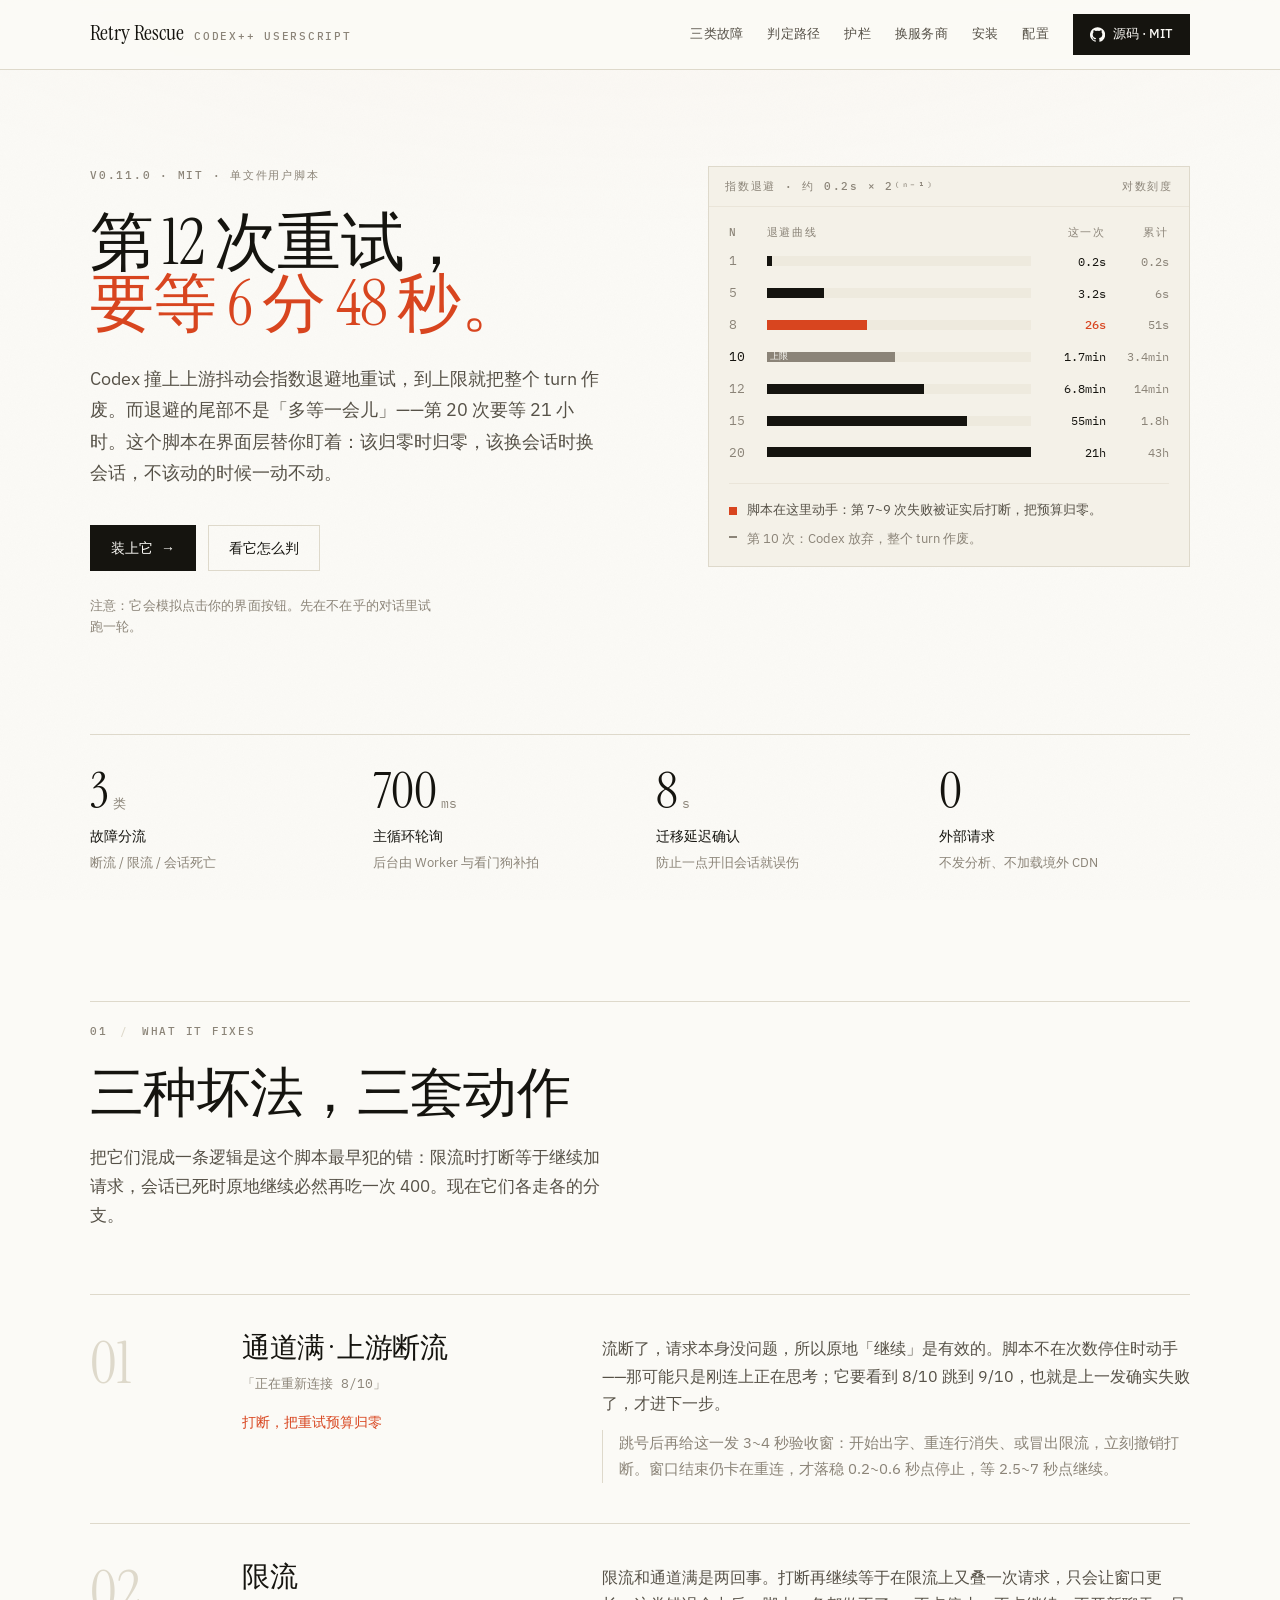
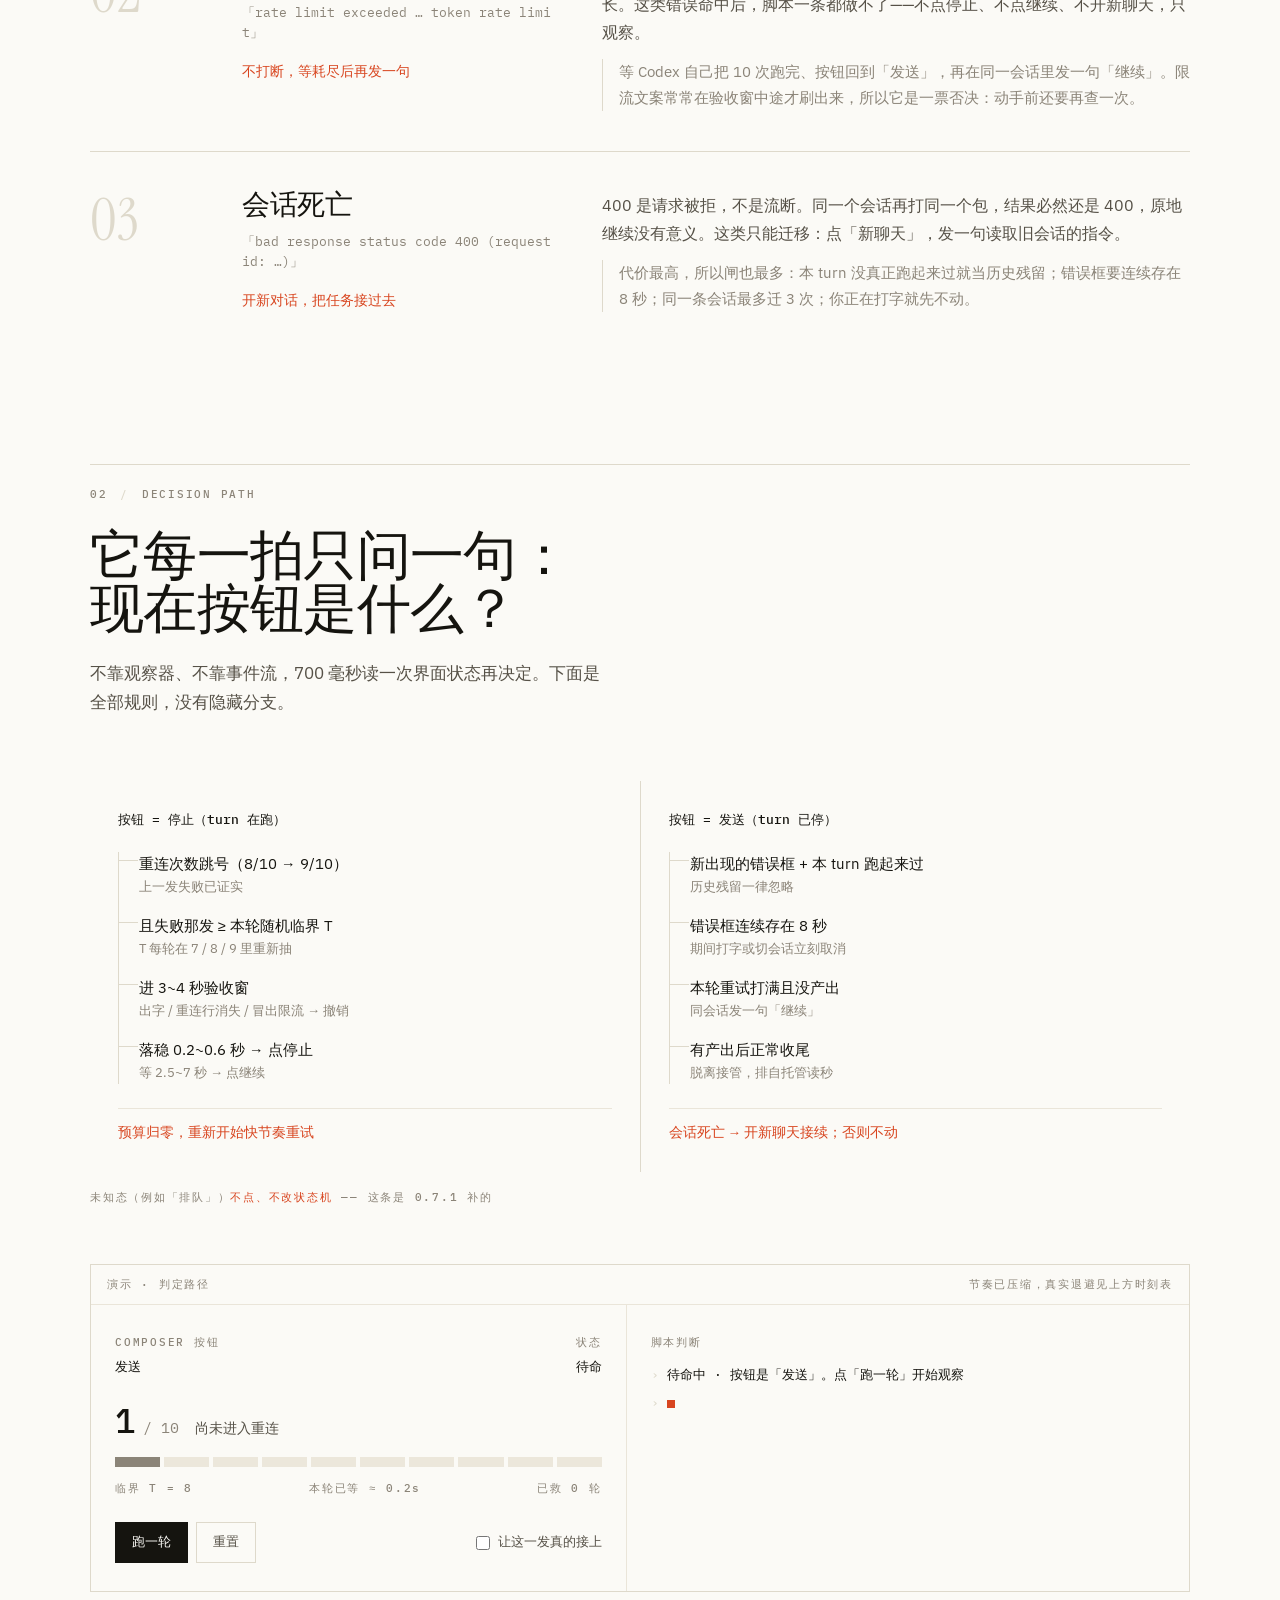
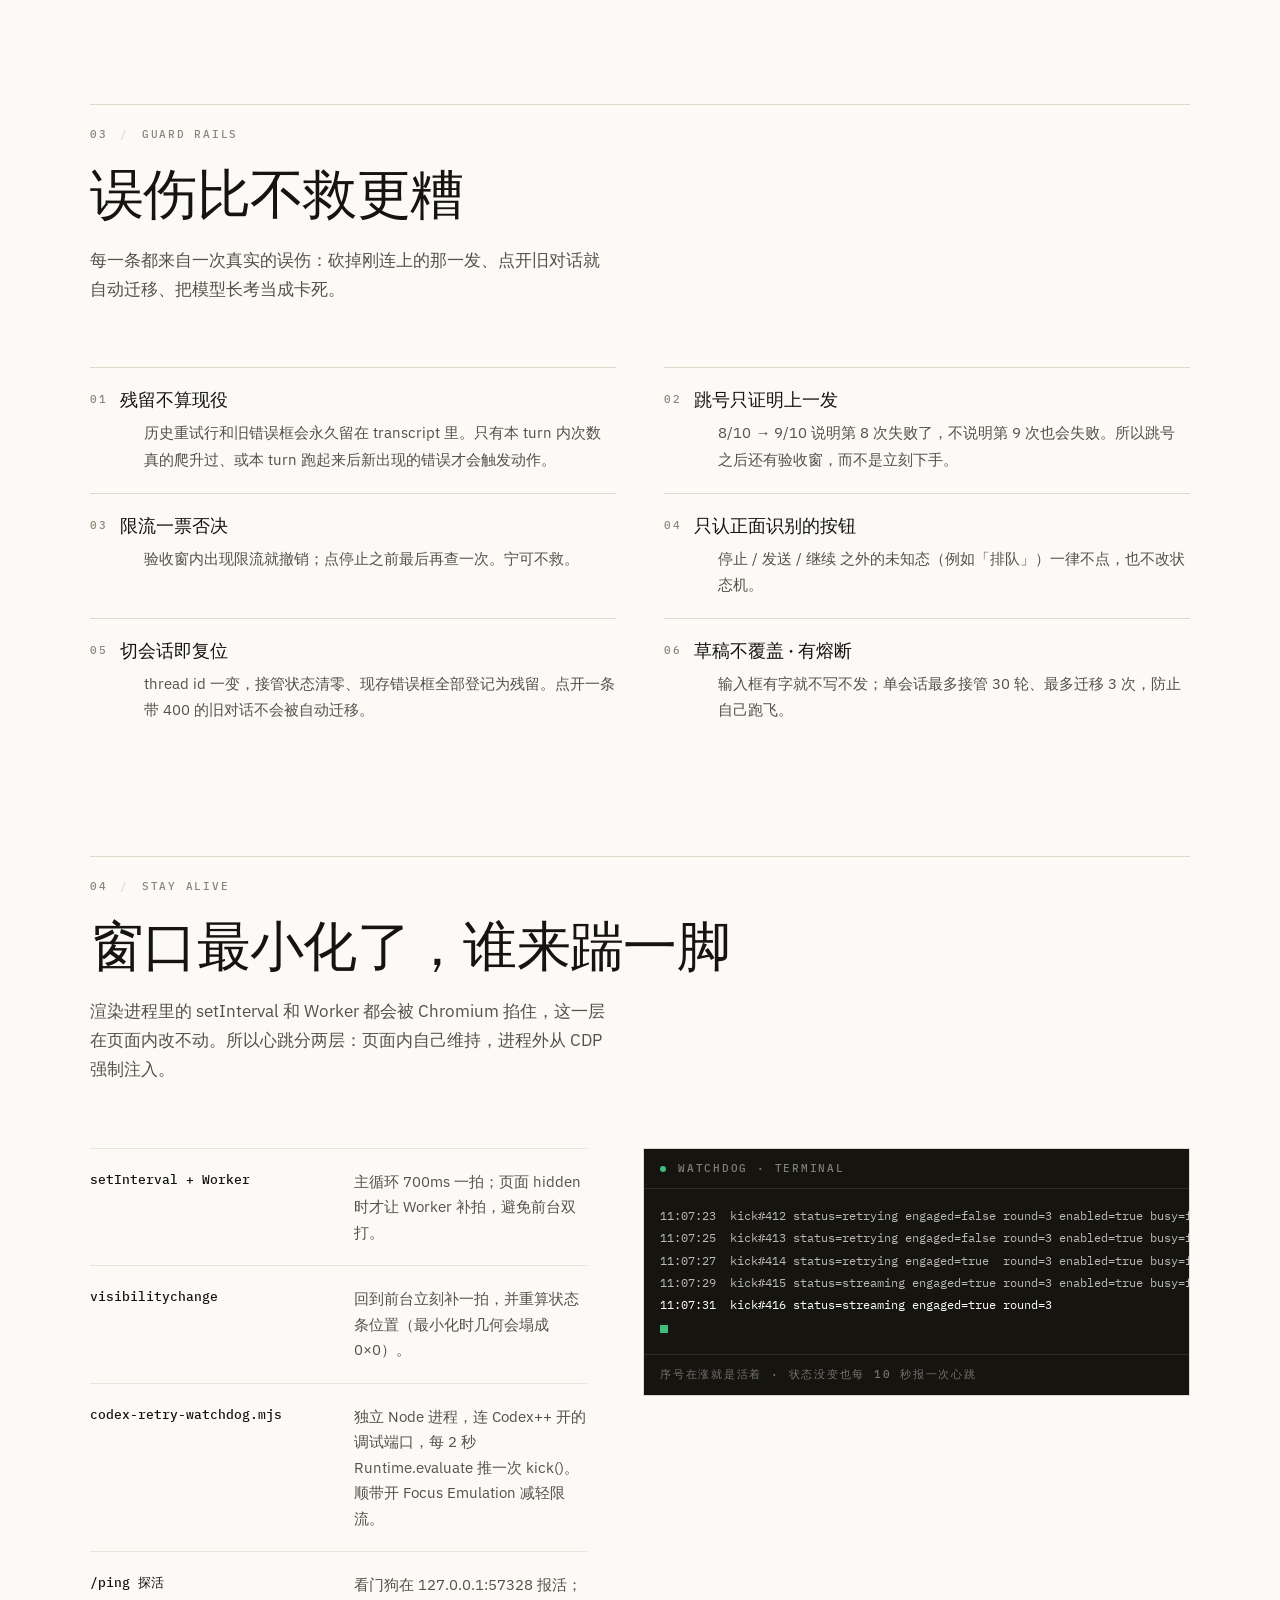
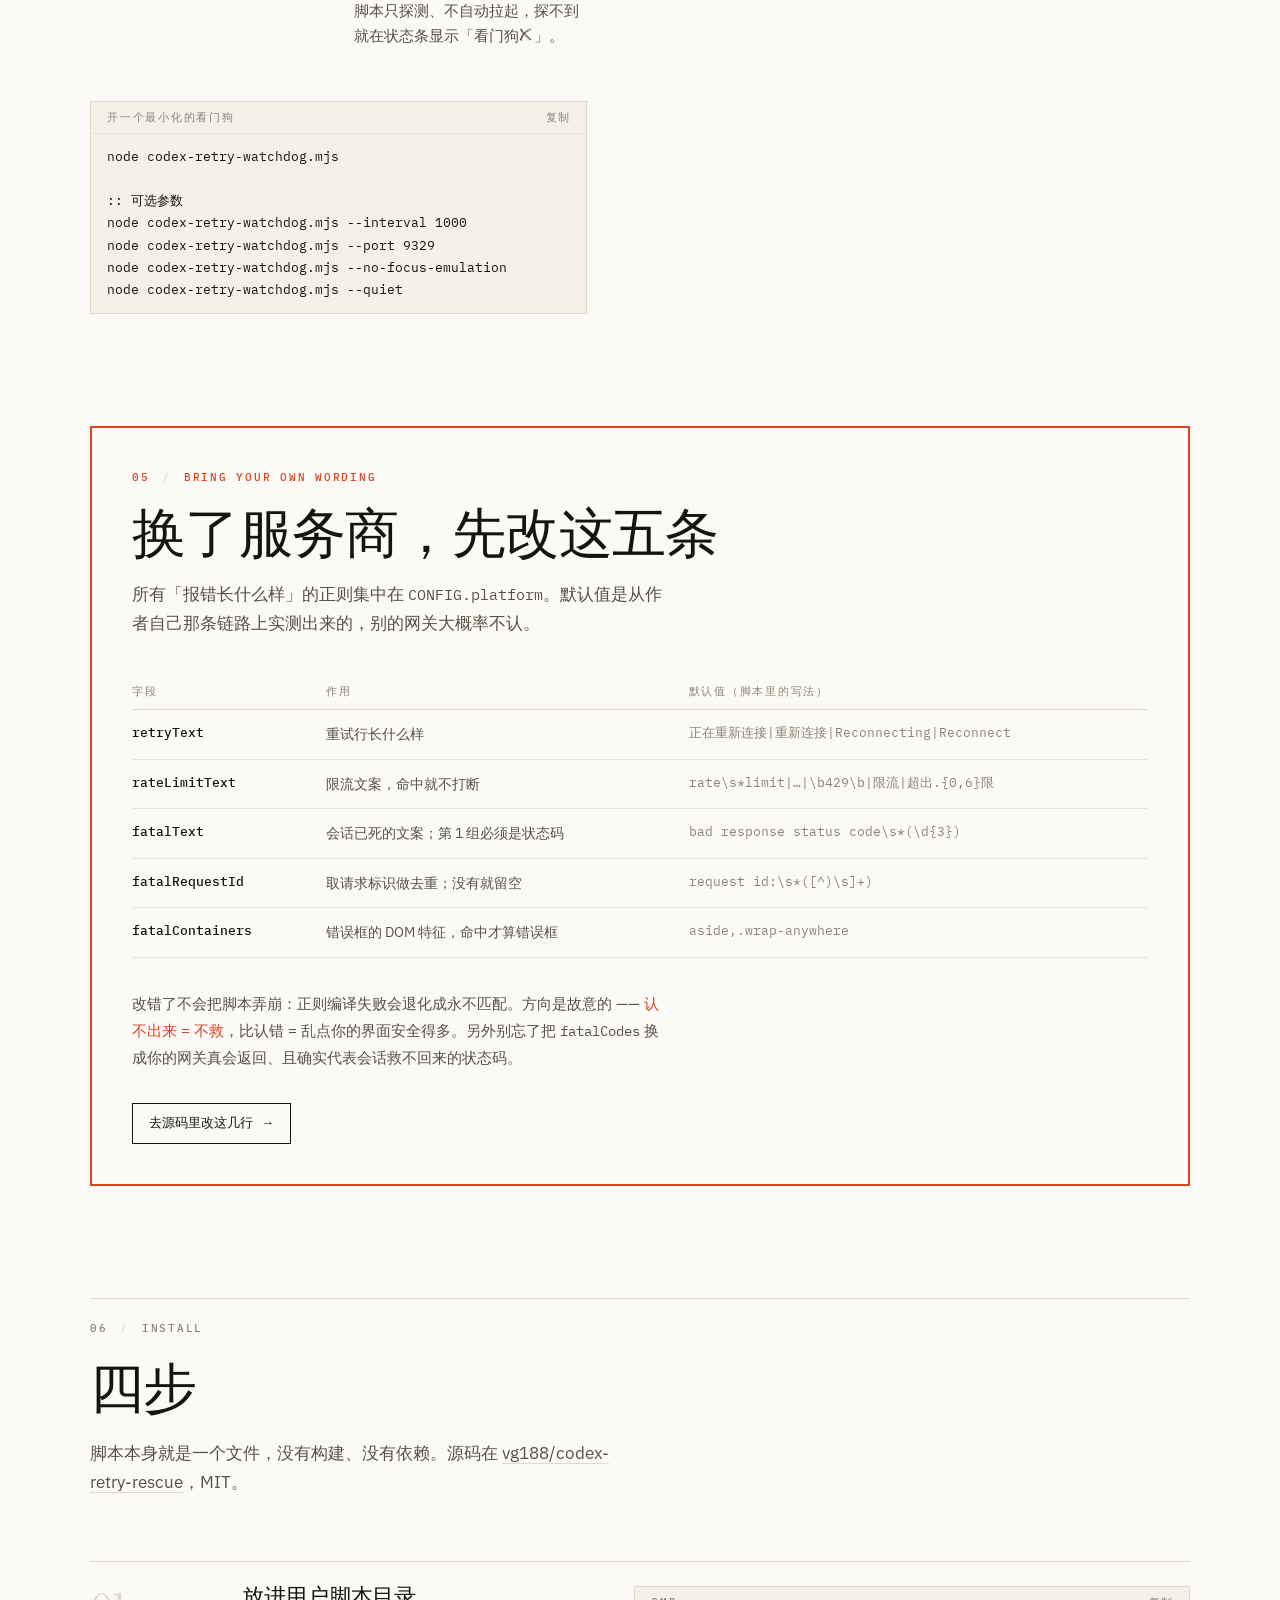
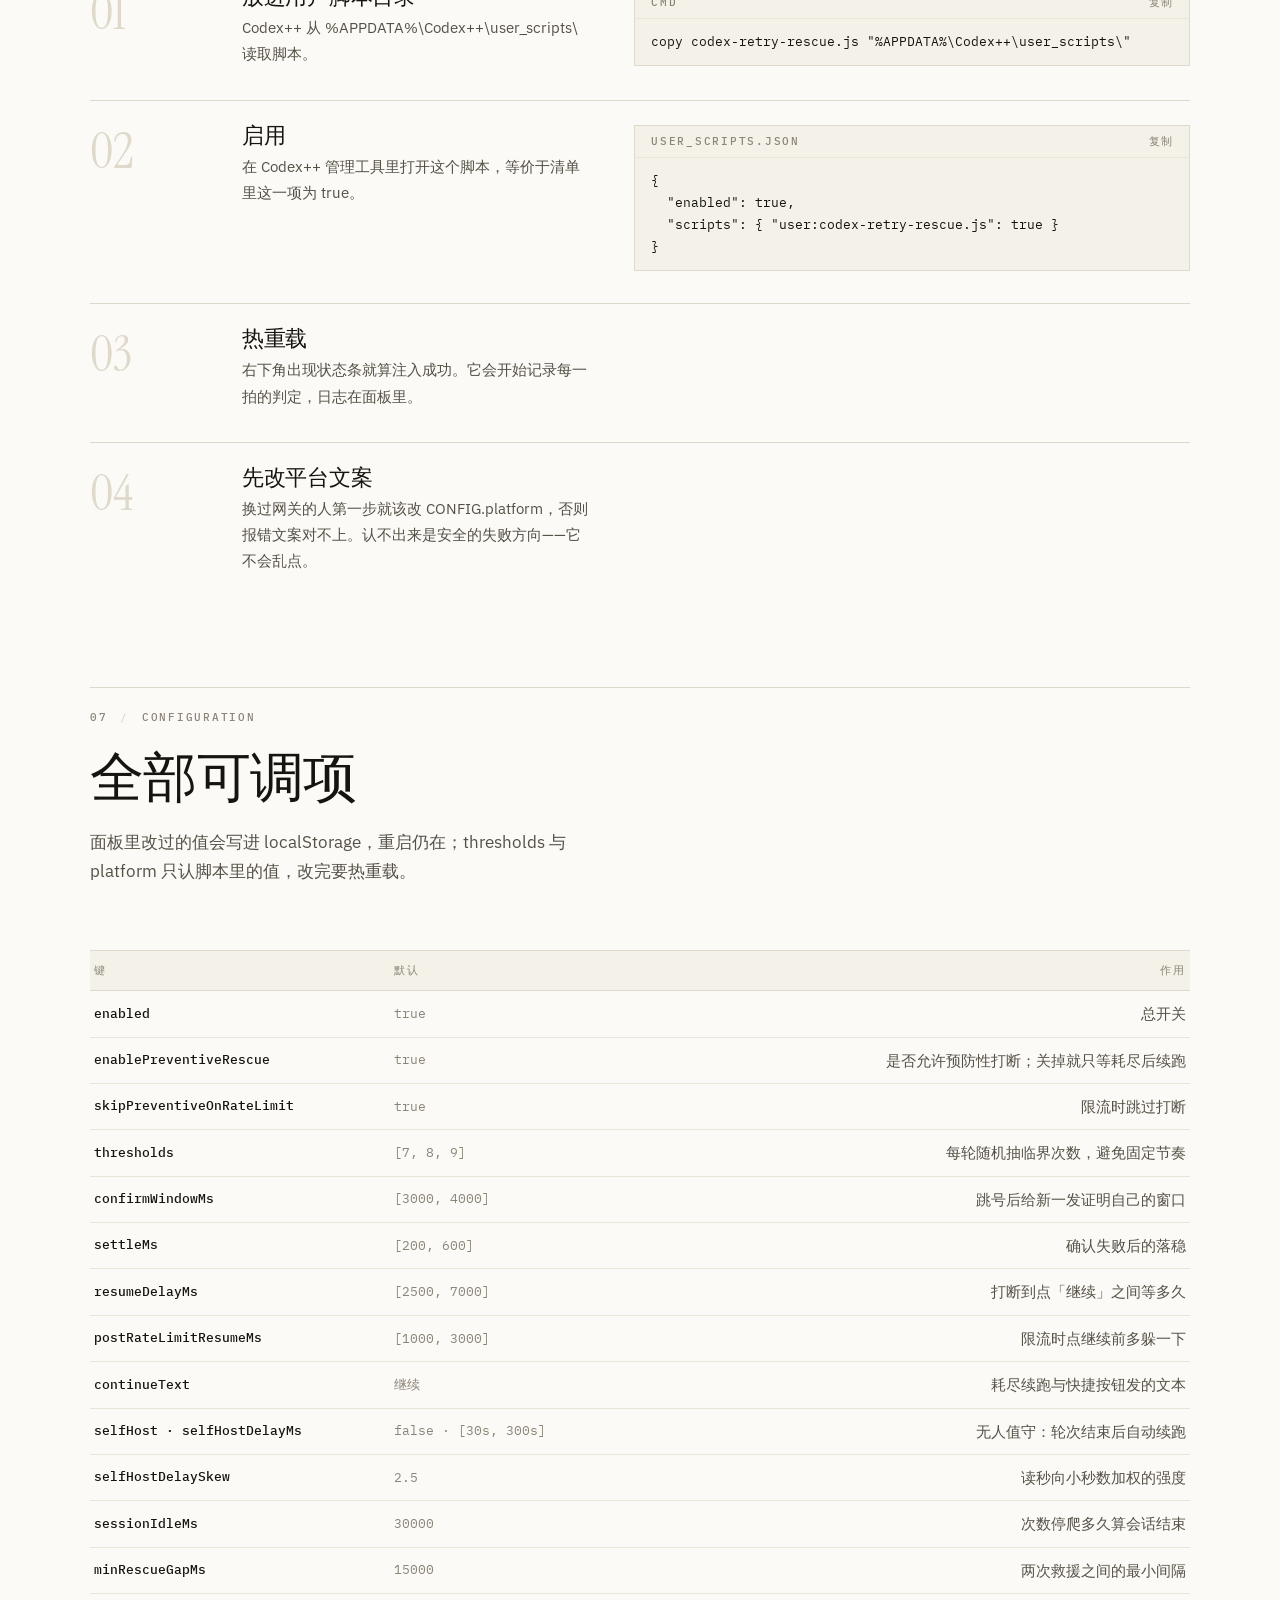
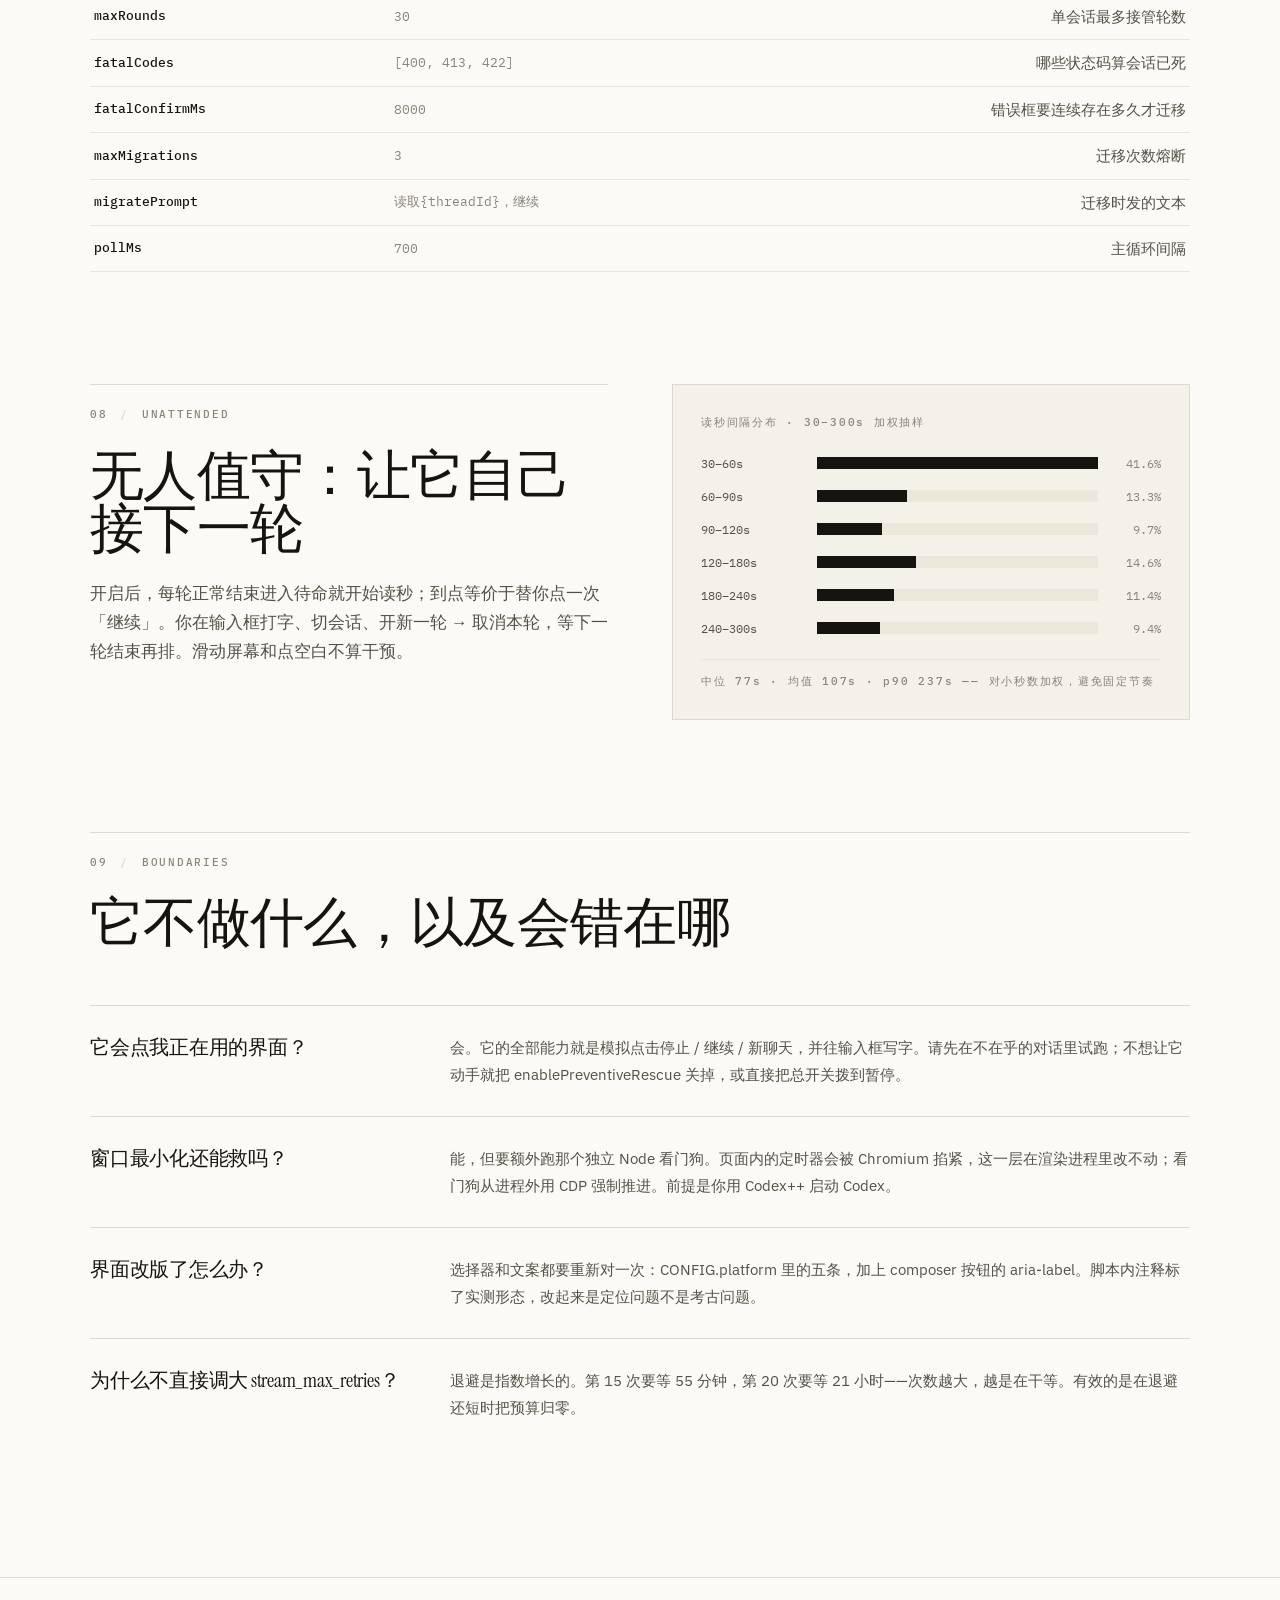
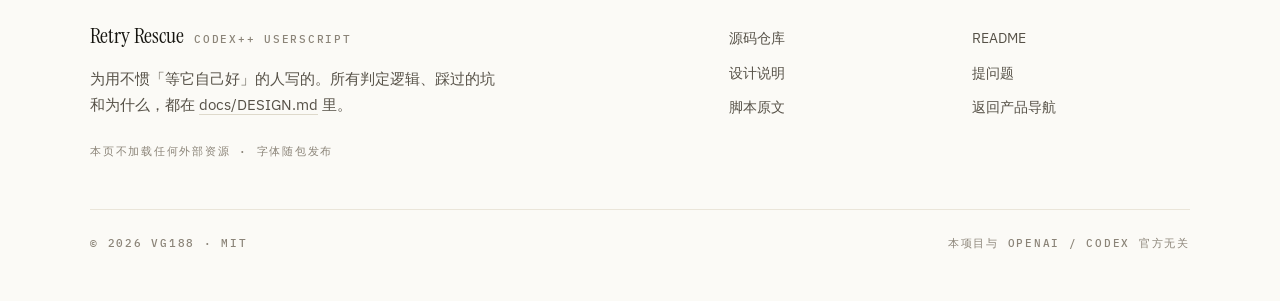
==== codex-retry-rescue/index.html @ 85622775 "add Codex Retry Rescue product site /codex-retry-rescue/ 是 Vite 构建产物，源码在 vg188/codex-retry-rescue 的 " ====
<!doctype html>
<html lang="zh-CN">
  <head>
    <meta charset="utf-8" />
    <meta name="viewport" content="width=device-width, initial-scale=1, viewport-fit=cover" />
    <title>Codex Retry Rescue · 断流自动救援</title>
    <meta
      name="description"
      content="Codex++ 用户脚本：上游断流时把重试预算归零，限流时等耗尽再续跑，400 死会话自动开新对话接续。窗口最小化也有进程外看门狗盯着。"
    />
    <meta name="theme-color" content="#FBFAF6" />
    <meta name="color-scheme" content="light" />
    <meta property="og:type" content="website" />
    <meta property="og:title" content="Codex Retry Rescue · 断流自动救援" />
    <meta
      property="og:description"
      content="第 12 次重试要等 6 分 48 秒，第 20 次要等 21 小时。这个脚本不让你等到那时。"
    />
    <meta property="og:url" content="https://h.yourba.top/codex-retry-rescue/" />
    <link
      rel="icon"
      href="data:image/svg+xml,%3Csvg xmlns='http://www.w3.org/2000/svg' viewBox='0 0 32 32'%3E%3Crect width='32' height='32' rx='7' fill='%2315140F'/%3E%3Cpath d='M16 7v9l6 4' stroke='%23E0522F' stroke-width='2.6' fill='none' stroke-linecap='round'/%3E%3Cpath d='M9 21a8.5 8.5 0 1 1 14 0' stroke='%23F5F2EA' stroke-width='2.2' fill='none' stroke-linecap='round'/%3E%3C/svg%3E"
    />
    <style>html{background:#fbfaf6}</style>
    <script type="module" crossorigin src="/codex-retry-rescue/assets/index-BYLJC1NF.js"></script>
    <link rel="stylesheet" crossorigin href="/codex-retry-rescue/assets/index-BP6i305b.css">
  </head>
  <body>
    <div id="root"></div>
    <noscript>
      <div style="max-width: 34rem; margin: 15vh auto; padding: 0 1.5rem; font: 400 16px/1.7 sans-serif; color: #15140f">
        <p style="font-weight: 600">Codex Retry Rescue</p>
        <p>本站点需要 JavaScript 才能渲染完整内容。项目说明与源码见 GitHub：<a href="https://github.com/vg188/codex-retry-rescue">vg188/codex-retry-rescue</a></p>
      </div>
    </noscript>
  </body>
</html>
---- codex-retry-rescue/assets/index-BP6i305b.css ----
/*! tailwindcss v4.3.3 | MIT License | https://tailwindcss.com */
@layer properties{@supports (((-webkit-hyphens:none)) and (not (margin-trim:inline))) or ((-moz-orient:inline) and (not (color:rgb(from red r g b)))){*,:before,:after,::backdrop{--tw-translate-x:0;--tw-translate-y:0;--tw-translate-z:0;--tw-rotate-x:initial;--tw-rotate-y:initial;--tw-rotate-z:initial;--tw-skew-x:initial;--tw-skew-y:initial;--tw-space-y-reverse:0;--tw-border-style:solid;--tw-leading:initial;--tw-font-weight:initial;--tw-tracking:initial;--tw-blur:initial;--tw-brightness:initial;--tw-contrast:initial;--tw-grayscale:initial;--tw-hue-rotate:initial;--tw-invert:initial;--tw-opacity:initial;--tw-saturate:initial;--tw-sepia:initial;--tw-drop-shadow:initial;--tw-drop-shadow-color:initial;--tw-drop-shadow-alpha:100%;--tw-drop-shadow-size:initial;--tw-backdrop-blur:initial;--tw-backdrop-brightness:initial;--tw-backdrop-contrast:initial;--tw-backdrop-grayscale:initial;--tw-backdrop-hue-rotate:initial;--tw-backdrop-invert:initial;--tw-backdrop-opacity:initial;--tw-backdrop-saturate:initial;--tw-backdrop-sepia:initial;--tw-duration:initial}}}@layer theme{:root,:host{--font-sans:"IBM Plex Sans", "PingFang SC", "HarmonyOS Sans SC", "Microsoft YaHei", "Noto Sans CJK SC", sans-serif;--font-mono:"IBM Plex Mono", ui-monospace, "Cascadia Mono", Consolas, "PingFang SC", "Microsoft YaHei", monospace;--color-white:#fff;--spacing:.25rem;--font-weight-medium:500;--default-transition-duration:.15s;--default-transition-timing-function:cubic-bezier(.4, 0, .2, 1);--default-font-family:var(--font-sans);--default-mono-font-family:var(--font-mono);--color-paper:#fbfaf6;--color-paper-2:#f4f1e8;--color-paper-3:#ece7db;--color-ink:#15140f;--color-ink-2:#565147;--color-ink-3:#8b8478;--color-rule:#ded9cb;--color-rule-soft:#eae5d9;--color-rescue:#d8451f;--color-linked:#1c6b4a;--font-display:"Instrument Serif", "Source Han Serif SC", "Noto Serif CJK SC", "Songti SC", STSong, SimSun, Georgia, serif;--leading-tightest:.94;--tracking-micro:.16em;--animate-rise:rise .75s cubic-bezier(.16, .84, .34, 1) both;--animate-blink:blink 1.15s steps(2, start) infinite}}@layer base{*,:after,:before,::backdrop{box-sizing:border-box;border:0 solid;margin:0;padding:0}::file-selector-button{box-sizing:border-box;border:0 solid;margin:0;padding:0}html,:host{-webkit-text-size-adjust:100%;tab-size:4;line-height:1.5;font-family:var(--default-font-family,-apple-system, BlinkMacSystemFont, "Segoe UI", Roboto, "Helvetica Neue", "Noto Sans", Arial, sans-serif, "Apple Color Emoji", "Segoe UI Emoji", "Segoe UI Symbol", "Noto Color Emoji");font-feature-settings:var(--default-font-feature-settings,normal);font-variation-settings:var(--default-font-variation-settings,normal);-webkit-tap-highlight-color:transparent}hr{height:0;color:inherit;border-top-width:1px}abbr:where([title]){text-decoration:underline dotted}h1,h2,h3,h4,h5,h6{font-size:inherit;font-weight:inherit}a{color:inherit;-webkit-text-decoration:inherit;-webkit-text-decoration:inherit;-webkit-text-decoration:inherit;text-decoration:inherit}b,strong{font-weight:bolder}code,kbd,samp,pre{font-family:var(--default-mono-font-family,ui-monospace, SFMono-Regular, Menlo, Monaco, Consolas, "Liberation Mono", "Courier New", monospace);font-feature-settings:var(--default-mono-font-feature-settings,normal);font-variation-settings:var(--default-mono-font-variation-settings,normal);font-size:1em}small{font-size:80%}sub,sup{vertical-align:baseline;font-size:75%;line-height:0;position:relative}sub{bottom:-.25em}sup{top:-.5em}table{text-indent:0;border-color:inherit;border-collapse:collapse}:-moz-focusring:where(:not(iframe)){outline:auto}progress{vertical-align:baseline}summary{display:list-item}ol,ul,menu{list-style:none}img,svg,video,canvas,audio,iframe,embed,object{vertical-align:middle;display:block}img,video{max-width:100%;height:auto}button,input,select,optgroup,textarea{font:inherit;font-feature-settings:inherit;font-variation-settings:inherit;letter-spacing:inherit;color:inherit;opacity:1;background-color:#0000;border-radius:0}::file-selector-button{font:inherit;font-feature-settings:inherit;font-variation-settings:inherit;letter-spacing:inherit;color:inherit;opacity:1;background-color:#0000;border-radius:0}:where(select:is([multiple],[size])) optgroup{font-weight:bolder}:where(select:is([multiple],[size])) optgroup option{padding-inline-start:20px}::file-selector-button{margin-inline-end:4px}::placeholder{opacity:1}@supports (not ((-webkit-appearance:-apple-pay-button))) or (contain-intrinsic-size:1px){::placeholder{color:currentColor}@supports (color:color-mix(in lab, red, red)){::placeholder{color:color-mix(in oklab, currentcolor 50%, transparent)}}}textarea{resize:vertical}::-webkit-search-decoration{-webkit-appearance:none}::-webkit-date-and-time-value{min-height:1lh;text-align:inherit}::-webkit-datetime-edit{display:inline-flex}::-webkit-datetime-edit-fields-wrapper{padding:0}::-webkit-datetime-edit{padding-block:0}::-webkit-datetime-edit-year-field{padding-block:0}::-webkit-datetime-edit-month-field{padding-block:0}::-webkit-datetime-edit-day-field{padding-block:0}::-webkit-datetime-edit-hour-field{padding-block:0}::-webkit-datetime-edit-minute-field{padding-block:0}::-webkit-datetime-edit-second-field{padding-block:0}::-webkit-datetime-edit-millisecond-field{padding-block:0}::-webkit-datetime-edit-meridiem-field{padding-block:0}::-webkit-calendar-picker-indicator{line-height:1}:-moz-ui-invalid{box-shadow:none}button,input:where([type=button],[type=reset],[type=submit]){appearance:button}::file-selector-button{appearance:button}::-webkit-inner-spin-button{height:auto}::-webkit-outer-spin-button{height:auto}[hidden]:where(:not([hidden=until-found])){display:none!important}html{-webkit-text-size-adjust:100%;scroll-behavior:smooth;scroll-padding-top:5.5rem}body{background-color:var(--color-paper);color:var(--color-ink);font-family:var(--font-sans);-webkit-font-smoothing:antialiased;text-rendering:optimizelegibility;margin:0;font-size:16px;line-height:1.75}body:before{content:"";z-index:0;pointer-events:none;opacity:.5;background-image:radial-gradient(120% 60% at 50% -10%,#d8451f0b,#0000 60%),url("data:image/svg+xml,%3Csvg xmlns='http://www.w3.org/2000/svg' width='140' height='140'%3E%3Cfilter id='n'%3E%3CfeTurbulence type='fractalNoise' baseFrequency='0.85' numOctaves='3'/%3E%3CfeColorMatrix type='saturate' values='0'/%3E%3C/filter%3E%3Crect width='140' height='140' filter='url(%23n)' opacity='0.055'/%3E%3C/svg%3E");position:fixed;inset:0}::selection{background:var(--color-rescue);color:var(--color-paper)}:focus-visible{outline:2px solid var(--color-rescue);outline-offset:3px}h1,h2,h3{font-family:var(--font-display);font-weight:400;line-height:var(--leading-tightest);letter-spacing:-.012em}}@layer components;@layer utilities{.visible{visibility:visible}.absolute{position:absolute}.fixed{position:fixed}.relative{position:relative}.sticky{position:sticky}.-top-\[1px\]{top:-1px}.top-0{top:0}.top-2{top:calc(var(--spacing) * 2)}.-left-\[calc\(1\.25rem\+1px\)\]{left:calc(-1.25rem - 1px)}.left-\[3px\]{left:3px}.z-10{z-index:10}.z-40{z-index:40}.m-0{margin:0}.mx-1{margin-inline:var(--spacing)}.mx-auto{margin-inline:auto}.mt-0\.5{margin-top:calc(var(--spacing) * .5)}.mt-1{margin-top:var(--spacing)}.mt-1\.5{margin-top:calc(var(--spacing) * 1.5)}.mt-2{margin-top:calc(var(--spacing) * 2)}.mt-3{margin-top:calc(var(--spacing) * 3)}.mt-4{margin-top:calc(var(--spacing) * 4)}.mt-5{margin-top:calc(var(--spacing) * 5)}.mt-6{margin-top:calc(var(--spacing) * 6)}.mt-7{margin-top:calc(var(--spacing) * 7)}.mt-8{margin-top:calc(var(--spacing) * 8)}.mt-9{margin-top:calc(var(--spacing) * 9)}.mt-10{margin-top:calc(var(--spacing) * 10)}.mt-12{margin-top:calc(var(--spacing) * 12)}.mt-16{margin-top:calc(var(--spacing) * 16)}.mt-24{margin-top:calc(var(--spacing) * 24)}.mt-\[7px\]{margin-top:7px}.mr-2{margin-right:calc(var(--spacing) * 2)}.mr-3{margin-right:calc(var(--spacing) * 3)}.-mb-px{margin-bottom:-1px}.ml-2{margin-left:calc(var(--spacing) * 2)}.ml-auto{margin-left:auto}.scrollbar-none::-webkit-scrollbar{display:none}.block{display:block}.flex{display:flex}.grid{display:grid}.hidden{display:none}.inline{display:inline}.inline-block{display:inline-block}.inline-flex{display:inline-flex}.table{display:table}.size-1\.5{width:calc(var(--spacing) * 1.5);height:calc(var(--spacing) * 1.5)}.size-2{width:calc(var(--spacing) * 2);height:calc(var(--spacing) * 2)}.size-3\.5{width:calc(var(--spacing) * 3.5);height:calc(var(--spacing) * 3.5)}.size-\[15px\]{width:15px;height:15px}.h-2\.5{height:calc(var(--spacing) * 2.5)}.h-3{height:calc(var(--spacing) * 3)}.h-\[2px\]{height:2px}.h-\[10px\]{height:10px}.h-\[11px\]{height:11px}.h-full{height:100%}.h-px{height:1px}.w-2{width:calc(var(--spacing) * 2)}.w-\[1\.25rem\]{width:1.25rem}.w-\[3\.2rem\]{width:3.2rem}.w-\[6\.5rem\]{width:6.5rem}.w-\[19rem\]{width:19rem}.w-full{width:100%}.max-w-\[26ch\]{max-width:26ch}.max-w-\[30ch\]{max-width:30ch}.max-w-\[44ch\]{max-width:44ch}.max-w-\[46ch\]{max-width:46ch}.max-w-\[47ch\]{max-width:47ch}.max-w-\[52ch\]{max-width:52ch}.max-w-\[54ch\]{max-width:54ch}.max-w-\[60ch\]{max-width:60ch}.max-w-\[1180px\]{max-width:1180px}.min-w-\[42rem\]{min-width:42rem}.flex-1{flex:1}.shrink-0{flex-shrink:0}.border-collapse{border-collapse:collapse}.translate-y-\[1px\]{--tw-translate-y:1px;translate:var(--tw-translate-x) var(--tw-translate-y)}.translate-y-\[2px\]{--tw-translate-y:2px;translate:var(--tw-translate-x) var(--tw-translate-y)}.transform{transform:var(--tw-rotate-x,) var(--tw-rotate-y,) var(--tw-rotate-z,) var(--tw-skew-x,) var(--tw-skew-y,)}.animate-blink{animation:var(--animate-blink)}.animate-rise{animation:var(--animate-rise)}.cursor-pointer{cursor:pointer}.resize{resize:both}.scrollbar-none{scrollbar-width:none}.grid-cols-1{grid-template-columns:repeat(1,minmax(0,1fr))}.grid-cols-2{grid-template-columns:repeat(2,minmax(0,1fr))}.grid-cols-\[1\.6rem_minmax\(0\,1fr\)_3\.9rem_3\.2rem\]{grid-template-columns:1.6rem minmax(0,1fr) 3.9rem 3.2rem}.flex-wrap{flex-wrap:wrap}.items-baseline{align-items:baseline}.items-center{align-items:center}.items-end{align-items:flex-end}.items-start{align-items:flex-start}.justify-between{justify-content:space-between}.gap-1{gap:var(--spacing)}.gap-2{gap:calc(var(--spacing) * 2)}.gap-2\.5{gap:calc(var(--spacing) * 2.5)}.gap-3{gap:calc(var(--spacing) * 3)}.gap-4{gap:calc(var(--spacing) * 4)}.gap-6{gap:calc(var(--spacing) * 6)}.gap-10{gap:calc(var(--spacing) * 10)}.gap-12{gap:calc(var(--spacing) * 12)}.gap-px{gap:1px}:where(.space-y-2>:not(:last-child)){--tw-space-y-reverse:0;margin-block-start:calc(calc(var(--spacing) * 2) * var(--tw-space-y-reverse));margin-block-end:calc(calc(var(--spacing) * 2) * calc(1 - var(--tw-space-y-reverse)))}:where(.space-y-2\.5>:not(:last-child)){--tw-space-y-reverse:0;margin-block-start:calc(calc(var(--spacing) * 2.5) * var(--tw-space-y-reverse));margin-block-end:calc(calc(var(--spacing) * 2.5) * calc(1 - var(--tw-space-y-reverse)))}:where(.space-y-3>:not(:last-child)){--tw-space-y-reverse:0;margin-block-start:calc(calc(var(--spacing) * 3) * var(--tw-space-y-reverse));margin-block-end:calc(calc(var(--spacing) * 3) * calc(1 - var(--tw-space-y-reverse)))}:where(.space-y-4>:not(:last-child)){--tw-space-y-reverse:0;margin-block-start:calc(calc(var(--spacing) * 4) * var(--tw-space-y-reverse));margin-block-end:calc(calc(var(--spacing) * 4) * calc(1 - var(--tw-space-y-reverse)))}:where(.space-y-5>:not(:last-child)){--tw-space-y-reverse:0;margin-block-start:calc(calc(var(--spacing) * 5) * var(--tw-space-y-reverse));margin-block-end:calc(calc(var(--spacing) * 5) * calc(1 - var(--tw-space-y-reverse)))}:where(.space-y-8>:not(:last-child)){--tw-space-y-reverse:0;margin-block-start:calc(calc(var(--spacing) * 8) * var(--tw-space-y-reverse));margin-block-end:calc(calc(var(--spacing) * 8) * calc(1 - var(--tw-space-y-reverse)))}.gap-x-4{column-gap:calc(var(--spacing) * 4)}.gap-x-6{column-gap:calc(var(--spacing) * 6)}.gap-x-8{column-gap:calc(var(--spacing) * 8)}.gap-x-10{column-gap:calc(var(--spacing) * 10)}.gap-x-12{column-gap:calc(var(--spacing) * 12)}.gap-y-2{row-gap:calc(var(--spacing) * 2)}.gap-y-2\.5{row-gap:calc(var(--spacing) * 2.5)}.gap-y-3{row-gap:calc(var(--spacing) * 3)}.gap-y-4{row-gap:calc(var(--spacing) * 4)}.gap-y-8{row-gap:calc(var(--spacing) * 8)}.self-start{align-self:flex-start}.overflow-x-auto{overflow-x:auto}.rounded-full{border-radius:2147483647px}.border{border-style:var(--tw-border-style);border-width:1px}.border-2{border-style:var(--tw-border-style);border-width:2px}.border-t{border-top-style:var(--tw-border-style);border-top-width:1px}.border-b{border-bottom-style:var(--tw-border-style);border-bottom-width:1px}.border-l{border-left-style:var(--tw-border-style);border-left-width:1px}.border-ink{border-color:var(--color-ink)}.border-rescue{border-color:var(--color-rescue)}.border-rule{border-color:var(--color-rule)}.border-rule-soft{border-color:var(--color-rule-soft)}.border-white\/10{border-color:#ffffff1a}@supports (color:color-mix(in lab, red, red)){.border-white\/10{border-color:color-mix(in oklab, var(--color-white) 10%, transparent)}}.bg-\[\#3fbf7f\]{background-color:#3fbf7f}.bg-ink{background-color:var(--color-ink)}.bg-ink-3{background-color:var(--color-ink-3)}.bg-paper{background-color:var(--color-paper)}.bg-paper-2{background-color:var(--color-paper-2)}.bg-paper-3{background-color:var(--color-paper-3)}.bg-paper-3\/70{background-color:#ece7dbb3}@supports (color:color-mix(in lab, red, red)){.bg-paper-3\/70{background-color:color-mix(in oklab, var(--color-paper-3) 70%, transparent)}}.bg-paper\/92{background-color:#fbfaf6eb}@supports (color:color-mix(in lab, red, red)){.bg-paper\/92{background-color:color-mix(in oklab, var(--color-paper) 92%, transparent)}}.bg-rescue{background-color:var(--color-rescue)}.bg-rule{background-color:var(--color-rule)}.fill-current{fill:currentColor}.fill-rule{fill:var(--color-rule)}.p-5{padding:calc(var(--spacing) * 5)}.p-6{padding:calc(var(--spacing) * 6)}.px-3{padding-inline:calc(var(--spacing) * 3)}.px-4{padding-inline:calc(var(--spacing) * 4)}.px-5{padding-inline:calc(var(--spacing) * 5)}.py-1\.5{padding-block:calc(var(--spacing) * 1.5)}.py-2{padding-block:calc(var(--spacing) * 2)}.py-2\.5{padding-block:calc(var(--spacing) * 2.5)}.py-3{padding-block:calc(var(--spacing) * 3)}.py-3\.5{padding-block:calc(var(--spacing) * 3.5)}.py-4{padding-block:calc(var(--spacing) * 4)}.py-5{padding-block:calc(var(--spacing) * 5)}.py-6{padding-block:calc(var(--spacing) * 6)}.py-8{padding-block:calc(var(--spacing) * 8)}.py-12{padding-block:calc(var(--spacing) * 12)}.pt-3{padding-top:calc(var(--spacing) * 3)}.pt-4{padding-top:calc(var(--spacing) * 4)}.pt-5{padding-top:calc(var(--spacing) * 5)}.pt-6{padding-top:calc(var(--spacing) * 6)}.pt-8{padding-top:calc(var(--spacing) * 8)}.pt-14{padding-top:calc(var(--spacing) * 14)}.pt-20{padding-top:calc(var(--spacing) * 20)}.pr-1{padding-right:var(--spacing)}.pr-4{padding-right:calc(var(--spacing) * 4)}.pb-2{padding-bottom:calc(var(--spacing) * 2)}.pb-4{padding-bottom:calc(var(--spacing) * 4)}.pl-0{padding-left:0}.pl-1{padding-left:var(--spacing)}.pl-4{padding-left:calc(var(--spacing) * 4)}.pl-5{padding-left:calc(var(--spacing) * 5)}.text-left{text-align:left}.text-right{text-align:right}.align-\[3px\]{vertical-align:3px}.align-top{vertical-align:top}.mono-label{font-family:var(--font-mono);letter-spacing:var(--tracking-micro);text-transform:uppercase;color:var(--color-ink-3);font-size:11px;font-weight:500}.font-display{font-family:var(--font-display)}.font-mono{font-family:var(--font-mono)}.\!text-\[9px\]{font-size:9px!important}.\!text-\[12\.5px\]{font-size:12.5px!important}.\!text-\[12px\]{font-size:12px!important}.\!text-\[13px\]{font-size:13px!important}.text-\[1\.4rem\]{font-size:1.4rem}.text-\[1\.15rem\]{font-size:1.15rem}.text-\[1\.25rem\]{font-size:1.25rem}.text-\[1\.35rem\]{font-size:1.35rem}.text-\[1\.55rem\]{font-size:1.55rem}.text-\[2\.1rem\]{font-size:2.1rem}.text-\[2\.4rem\]{font-size:2.4rem}.text-\[2\.6rem\]{font-size:2.6rem}.text-\[2\.55rem\]{font-size:2.55rem}.text-\[11\.5px\]{font-size:11.5px}.text-\[12\.5px\]{font-size:12.5px}.text-\[12px\]{font-size:12px}.text-\[13\.5px\]{font-size:13.5px}.text-\[13px\]{font-size:13px}.text-\[14\.5px\]{font-size:14.5px}.text-\[14px\]{font-size:14px}.text-\[15\.5px\]{font-size:15.5px}.text-\[15px\]{font-size:15px}.text-\[16\.5px\]{font-size:16.5px}.text-\[30px\]{font-size:30px}.leading-\[0\.95\]{--tw-leading:.95;line-height:.95}.leading-\[0\.98\]{--tw-leading:.98;line-height:.98}.leading-\[1\.3\]{--tw-leading:1.3;line-height:1.3}.leading-\[1\.6\]{--tw-leading:1.6;line-height:1.6}.leading-\[1\.7\]{--tw-leading:1.7;line-height:1.7}.leading-\[1\.8\]{--tw-leading:1.8;line-height:1.8}.leading-\[1\.35\]{--tw-leading:1.35;line-height:1.35}.leading-\[1\.65\]{--tw-leading:1.65;line-height:1.65}.leading-\[1\.75\]{--tw-leading:1.75;line-height:1.75}.leading-\[1\.85\]{--tw-leading:1.85;line-height:1.85}.leading-none{--tw-leading:1;line-height:1}.font-medium{--tw-font-weight:var(--font-weight-medium);font-weight:var(--font-weight-medium)}.\!tracking-\[0\.01em\]{--tw-tracking:.01em!important;letter-spacing:.01em!important}.\!tracking-\[0\.1em\]{--tw-tracking:.1em!important;letter-spacing:.1em!important}.\!tracking-\[0\.02em\]{--tw-tracking:.02em!important;letter-spacing:.02em!important}.\!tracking-\[0\.04em\]{--tw-tracking:.04em!important;letter-spacing:.04em!important}.\!tracking-\[0\.08em\]{--tw-tracking:.08em!important;letter-spacing:.08em!important}.wrap-anywhere{overflow-wrap:anywhere}.break-all{word-break:break-all}.whitespace-nowrap{white-space:nowrap}.\!text-rescue{color:var(--color-rescue)!important}.\!text-white\/40{color:#fff6!important}@supports (color:color-mix(in lab, red, red)){.\!text-white\/40{color:color-mix(in oklab, var(--color-white) 40%, transparent)!important}}.\!text-white\/45{color:#ffffff73!important}@supports (color:color-mix(in lab, red, red)){.\!text-white\/45{color:color-mix(in oklab, var(--color-white) 45%, transparent)!important}}.text-ink{color:var(--color-ink)}.text-ink-2{color:var(--color-ink-2)}.text-ink-3{color:var(--color-ink-3)}.text-linked{color:var(--color-linked)}.text-paper{color:var(--color-paper)}.text-rescue{color:var(--color-rescue)}.text-rule{color:var(--color-rule)}.text-white{color:var(--color-white)}.text-white\/70{color:#ffffffb3}@supports (color:color-mix(in lab, red, red)){.text-white\/70{color:color-mix(in oklab, var(--color-white) 70%, transparent)}}.\!normal-case{text-transform:none!important}.no-underline{text-decoration-line:none}.underline{text-decoration-line:underline}.decoration-rule{-webkit-text-decoration-color:var(--color-rule);-webkit-text-decoration-color:var(--color-rule);text-decoration-color:var(--color-rule)}.decoration-1{text-decoration-thickness:1px}.underline-offset-4{text-underline-offset:4px}.accent-\[\#d8451f\]{accent-color:#d8451f}.blur{--tw-blur:blur(8px);filter:var(--tw-blur,) var(--tw-brightness,) var(--tw-contrast,) var(--tw-grayscale,) var(--tw-hue-rotate,) var(--tw-invert,) var(--tw-saturate,) var(--tw-sepia,) var(--tw-drop-shadow,)}.filter\!{filter:var(--tw-blur,) var(--tw-brightness,) var(--tw-contrast,) var(--tw-grayscale,) var(--tw-hue-rotate,) var(--tw-invert,) var(--tw-saturate,) var(--tw-sepia,) var(--tw-drop-shadow,)!important}.backdrop-blur-\[6px\]{--tw-backdrop-blur:blur(6px);backdrop-filter:var(--tw-backdrop-blur,) var(--tw-backdrop-brightness,) var(--tw-backdrop-contrast,) var(--tw-backdrop-grayscale,) var(--tw-backdrop-hue-rotate,) var(--tw-backdrop-invert,) var(--tw-backdrop-opacity,) var(--tw-backdrop-saturate,) var(--tw-backdrop-sepia,)}.transition{transition-property:color,background-color,border-color,outline-color,text-decoration-color,fill,stroke,--tw-gradient-from,--tw-gradient-via,--tw-gradient-to,opacity,box-shadow,transform,translate,scale,rotate,filter,backdrop-filter,display,content-visibility,overlay,pointer-events;transition-timing-function:var(--tw-ease,var(--default-transition-timing-function));transition-duration:var(--tw-duration,var(--default-transition-duration))}.transition-\[width\]{transition-property:width;transition-timing-function:var(--tw-ease,var(--default-transition-timing-function));transition-duration:var(--tw-duration,var(--default-transition-duration))}.transition-colors{transition-property:color,background-color,border-color,outline-color,text-decoration-color,fill,stroke,--tw-gradient-from,--tw-gradient-via,--tw-gradient-to;transition-timing-function:var(--tw-ease,var(--default-transition-timing-function));transition-duration:var(--tw-duration,var(--default-transition-duration))}.duration-300{--tw-duration:.3s;transition-duration:.3s}.duration-700{--tw-duration:.7s;transition-duration:.7s}.duration-1000{--tw-duration:1s;transition-duration:1s}.select-none{user-select:none}@media (hover:hover){.hover\:border-ink:hover{border-color:var(--color-ink)}.hover\:border-rescue:hover{border-color:var(--color-rescue)}.hover\:bg-paper-2:hover{background-color:var(--color-paper-2)}.hover\:bg-rescue:hover{background-color:var(--color-rescue)}.hover\:text-ink:hover{color:var(--color-ink)}.hover\:text-rescue:hover{color:var(--color-rescue)}.hover\:decoration-rescue:hover{-webkit-text-decoration-color:var(--color-rescue);-webkit-text-decoration-color:var(--color-rescue);text-decoration-color:var(--color-rescue)}}.disabled\:cursor-not-allowed:disabled{cursor:not-allowed}.disabled\:border-rule:disabled{border-color:var(--color-rule)}.disabled\:bg-paper-3:disabled{background-color:var(--color-paper-3)}.disabled\:text-ink-3:disabled{color:var(--color-ink-3)}.aria-\[current\=true\]\:\!text-rescue[aria-current=true]{color:var(--color-rescue)!important}@media (width>=40rem){.sm\:hidden{display:none}.sm\:inline{display:inline}.sm\:grid-cols-\[minmax\(0\,15rem\)_minmax\(0\,1fr\)\]{grid-template-columns:minmax(0,15rem) minmax(0,1fr)}.sm\:gap-6{gap:calc(var(--spacing) * 6)}.sm\:px-7{padding-inline:calc(var(--spacing) * 7)}.sm\:py-5{padding-block:calc(var(--spacing) * 5)}.sm\:text-\[2\.7rem\]{font-size:2.7rem}.sm\:text-\[3\.3rem\]{font-size:3.3rem}.sm\:text-\[34px\]{font-size:34px}}@media (width>=64rem){.lg\:mt-6{margin-top:calc(var(--spacing) * 6)}.lg\:mt-7{margin-top:calc(var(--spacing) * 7)}.lg\:mt-14{margin-top:calc(var(--spacing) * 14)}.lg\:mt-16{margin-top:calc(var(--spacing) * 16)}.lg\:mt-24{margin-top:calc(var(--spacing) * 24)}.lg\:mt-32{margin-top:calc(var(--spacing) * 32)}.lg\:block{display:block}.lg\:hidden{display:none}.lg\:grid-cols-2{grid-template-columns:repeat(2,minmax(0,1fr))}.lg\:grid-cols-4{grid-template-columns:repeat(4,minmax(0,1fr))}.lg\:grid-cols-\[7rem_minmax\(0\,20rem\)_minmax\(0\,1fr\)\]{grid-template-columns:7rem minmax(0,20rem) minmax(0,1fr)}.lg\:grid-cols-\[7rem_minmax\(0\,22rem\)_minmax\(0\,1fr\)\]{grid-template-columns:7rem minmax(0,22rem) minmax(0,1fr)}.lg\:grid-cols-\[minmax\(0\,1\.3fr\)_minmax\(0\,1fr\)\]{grid-template-columns:minmax(0,1.3fr) minmax(0,1fr)}.lg\:grid-cols-\[minmax\(0\,1\.15fr\)_minmax\(0\,1fr\)\]{grid-template-columns:minmax(0,1.15fr) minmax(0,1fr)}.lg\:grid-cols-\[minmax\(0\,1fr\)_minmax\(0\,1\.1fr\)\]{grid-template-columns:minmax(0,1fr) minmax(0,1.1fr)}.lg\:grid-cols-\[minmax\(0\,1fr\)_minmax\(0\,1\.05fr\)\]{grid-template-columns:minmax(0,1fr) minmax(0,1.05fr)}.lg\:grid-cols-\[minmax\(0\,1fr\)_minmax\(0\,1fr\)\]{grid-template-columns:minmax(0,1fr) minmax(0,1fr)}.lg\:grid-cols-\[minmax\(0\,20rem\)_minmax\(0\,1fr\)\]{grid-template-columns:minmax(0,20rem) minmax(0,1fr)}.lg\:gap-14{gap:calc(var(--spacing) * 14)}.lg\:gap-16{gap:calc(var(--spacing) * 16)}.lg\:border-r{border-right-style:var(--tw-border-style);border-right-width:1px}.lg\:border-b-0{border-bottom-style:var(--tw-border-style);border-bottom-width:0}.lg\:p-7{padding:calc(var(--spacing) * 7)}.lg\:p-10{padding:calc(var(--spacing) * 10)}.lg\:px-4{padding-inline:calc(var(--spacing) * 4)}.lg\:px-5{padding-inline:calc(var(--spacing) * 5)}.lg\:px-6{padding-inline:calc(var(--spacing) * 6)}.lg\:px-10{padding-inline:calc(var(--spacing) * 10)}.lg\:py-7{padding-block:calc(var(--spacing) * 7)}.lg\:py-10{padding-block:calc(var(--spacing) * 10)}.lg\:pt-24{padding-top:calc(var(--spacing) * 24)}.lg\:pt-28{padding-top:calc(var(--spacing) * 28)}.lg\:pl-\[3\.4rem\]{padding-left:3.4rem}.lg\:text-\[1\.75rem\]{font-size:1.75rem}.lg\:text-\[3\.1rem\]{font-size:3.1rem}.lg\:text-\[3\.2rem\]{font-size:3.2rem}.lg\:text-\[3\.4rem\]{font-size:3.4rem}.lg\:text-\[3\.6rem\]{font-size:3.6rem}.lg\:text-\[4rem\]{font-size:4rem}.lg\:text-\[12\.5px\]{font-size:12.5px}.lg\:text-\[12px\]{font-size:12px}.lg\:text-\[13px\]{font-size:13px}.lg\:text-\[17\.5px\]{font-size:17.5px}}}@font-face{font-family:Instrument Serif;font-style:normal;font-weight:400;font-display:swap;src:url(/codex-retry-rescue/assets/instrument-serif-latin-400-normal-DnYpCC2O.woff2)format("woff2")}@font-face{font-family:Instrument Serif;font-style:italic;font-weight:400;font-display:swap;src:url(/codex-retry-rescue/assets/instrument-serif-latin-400-italic-DKMiL14s.woff2)format("woff2")}@font-face{font-family:IBM Plex Sans;font-style:normal;font-weight:400;font-display:swap;src:url(/codex-retry-rescue/assets/ibm-plex-sans-latin-400-normal-CDDApCn2.woff2)format("woff2")}@font-face{font-family:IBM Plex Sans;font-style:normal;font-weight:500;font-display:swap;src:url(/codex-retry-rescue/assets/ibm-plex-sans-latin-500-normal-6ng42L7E.woff2)format("woff2")}@font-face{font-family:IBM Plex Sans;font-style:normal;font-weight:600;font-display:swap;src:url(/codex-retry-rescue/assets/ibm-plex-sans-latin-600-normal-CuJfVYMP.woff2)format("woff2")}@font-face{font-family:IBM Plex Mono;font-style:normal;font-weight:400;font-display:swap;src:url(/codex-retry-rescue/assets/ibm-plex-mono-latin-400-normal-DMJ8VG8y.woff2)format("woff2")}@font-face{font-family:IBM Plex Mono;font-style:normal;font-weight:500;font-display:swap;src:url(/codex-retry-rescue/assets/ibm-plex-mono-latin-500-normal-DSY6xOcd.woff2)format("woff2")}@keyframes rise{0%{opacity:0;transform:translateY(14px)}to{opacity:1;transform:none}}@keyframes blink{0%,55%{opacity:1}56%,to{opacity:0}}@keyframes sweep{0%{transform:translate(-100%)}to{transform:translate(320%)}}.reveal{opacity:0;transition:opacity .7s cubic-bezier(.16,.84,.34,1),transform .7s cubic-bezier(.16,.84,.34,1);transform:translateY(16px)}.reveal.is-in{opacity:1;transform:none}@media (prefers-reduced-motion:reduce){html{scroll-behavior:auto}.reveal{opacity:1;transition:none;transform:none}*,:before,:after{animation-duration:.001ms!important;animation-iteration-count:1!important}}@property --tw-translate-x{syntax:"*";inherits:false;initial-value:0}@property --tw-translate-y{syntax:"*";inherits:false;initial-value:0}@property --tw-translate-z{syntax:"*";inherits:false;initial-value:0}@property --tw-rotate-x{syntax:"*";inherits:false}@property --tw-rotate-y{syntax:"*";inherits:false}@property --tw-rotate-z{syntax:"*";inherits:false}@property --tw-skew-x{syntax:"*";inherits:false}@property --tw-skew-y{syntax:"*";inherits:false}@property --tw-space-y-reverse{syntax:"*";inherits:false;initial-value:0}@property --tw-border-style{syntax:"*";inherits:false;initial-value:solid}@property --tw-leading{syntax:"*";inherits:false}@property --tw-font-weight{syntax:"*";inherits:false}@property --tw-tracking{syntax:"*";inherits:false}@property --tw-blur{syntax:"*";inherits:false}@property --tw-brightness{syntax:"*";inherits:false}@property --tw-contrast{syntax:"*";inherits:false}@property --tw-grayscale{syntax:"*";inherits:false}@property --tw-hue-rotate{syntax:"*";inherits:false}@property --tw-invert{syntax:"*";inherits:false}@property --tw-opacity{syntax:"*";inherits:false}@property --tw-saturate{syntax:"*";inherits:false}@property --tw-sepia{syntax:"*";inherits:false}@property --tw-drop-shadow{syntax:"*";inherits:false}@property --tw-drop-shadow-color{syntax:"*";inherits:false}@property --tw-drop-shadow-alpha{syntax:"<percentage>";inherits:false;initial-value:100%}@property --tw-drop-shadow-size{syntax:"*";inherits:false}@property --tw-backdrop-blur{syntax:"*";inherits:false}@property --tw-backdrop-brightness{syntax:"*";inherits:false}@property --tw-backdrop-contrast{syntax:"*";inherits:false}@property --tw-backdrop-grayscale{syntax:"*";inherits:false}@property --tw-backdrop-hue-rotate{syntax:"*";inherits:false}@property --tw-backdrop-invert{syntax:"*";inherits:false}@property --tw-backdrop-opacity{syntax:"*";inherits:false}@property --tw-backdrop-saturate{syntax:"*";inherits:false}@property --tw-backdrop-sepia{syntax:"*";inherits:false}@property --tw-duration{syntax:"*";inherits:false}
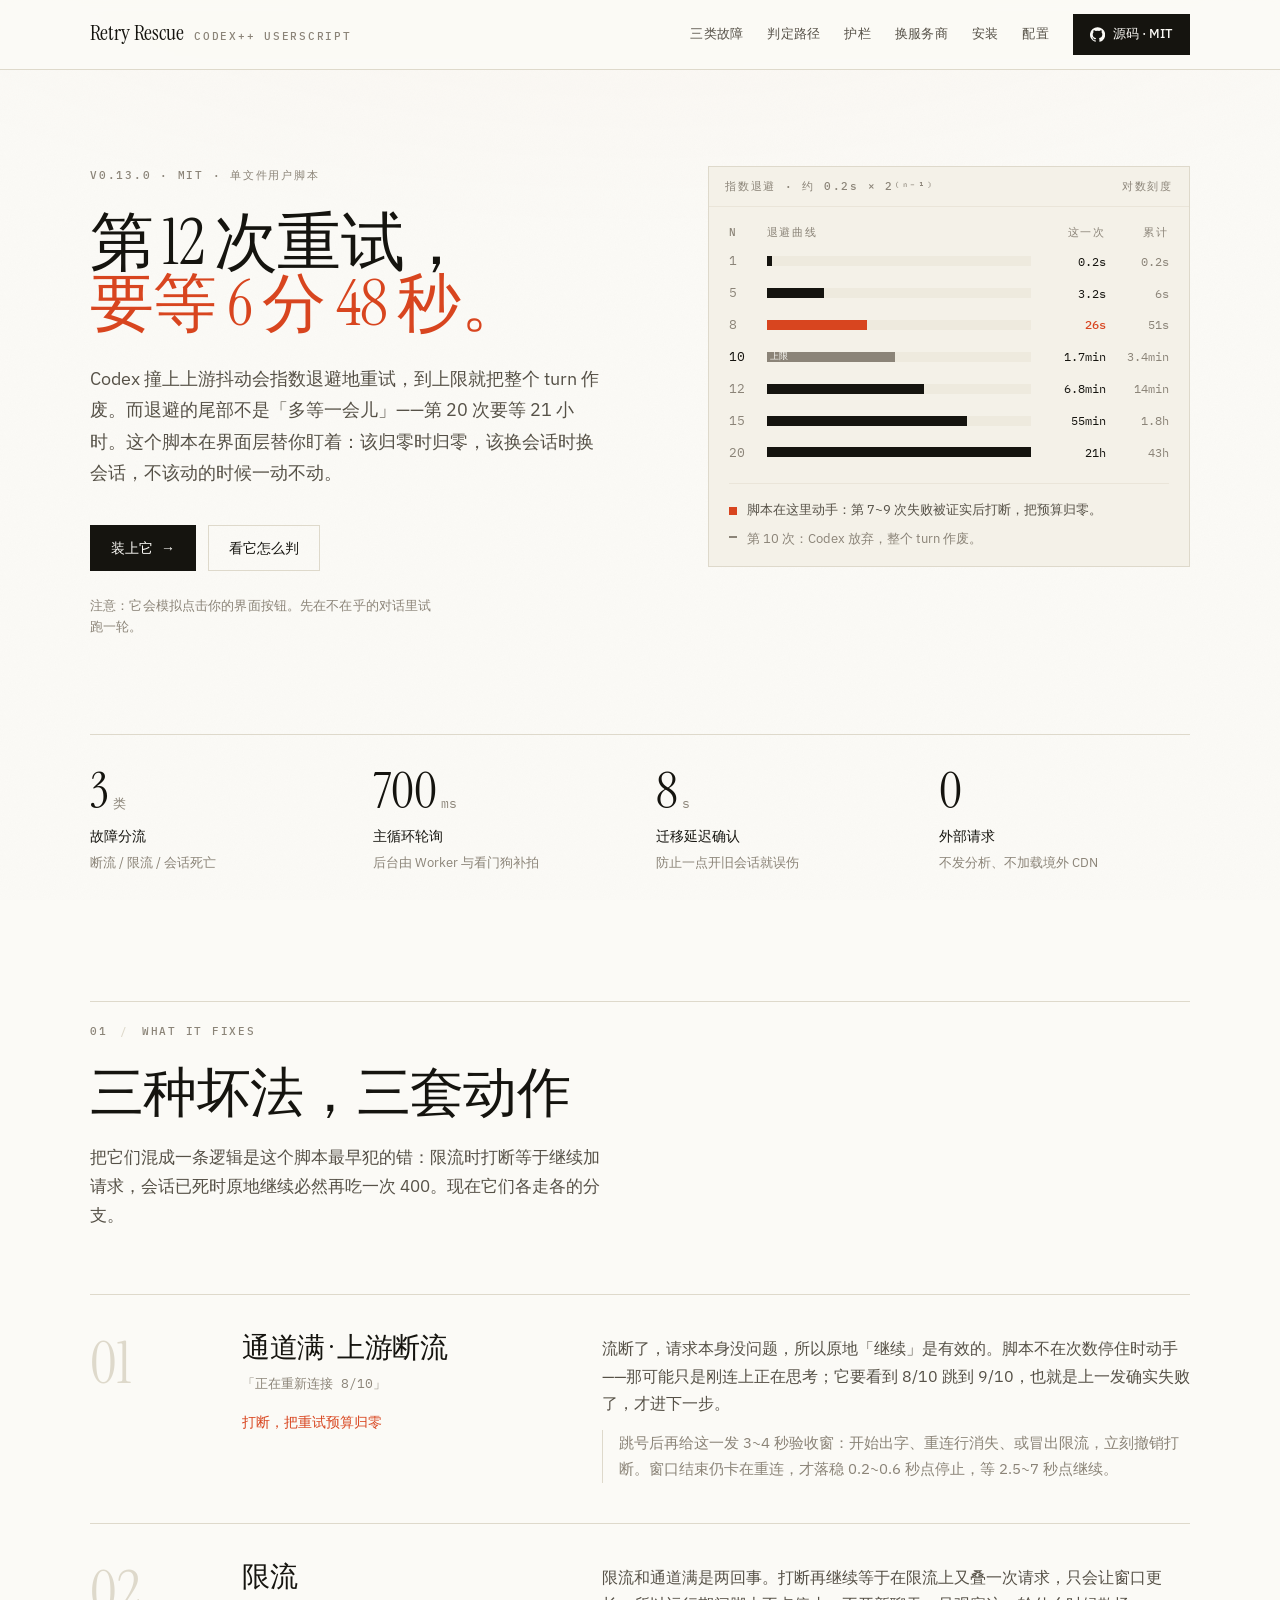
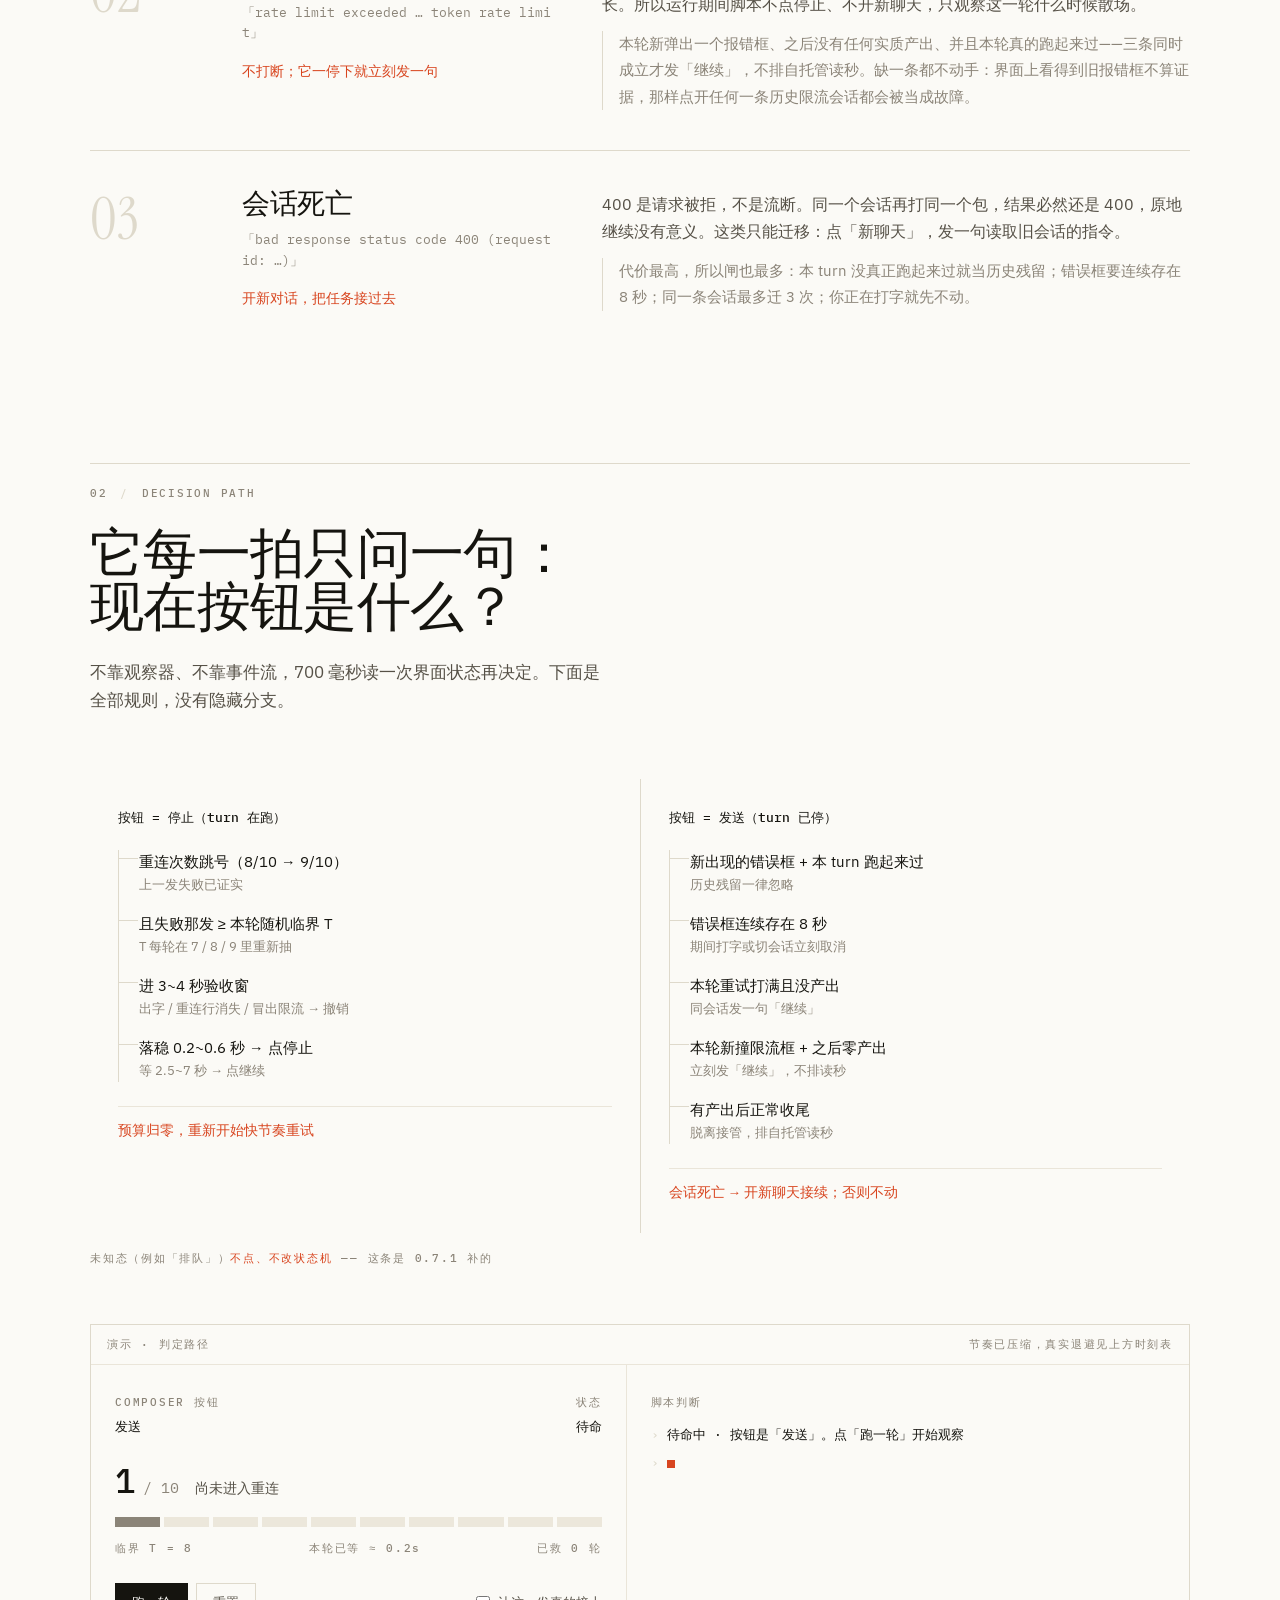
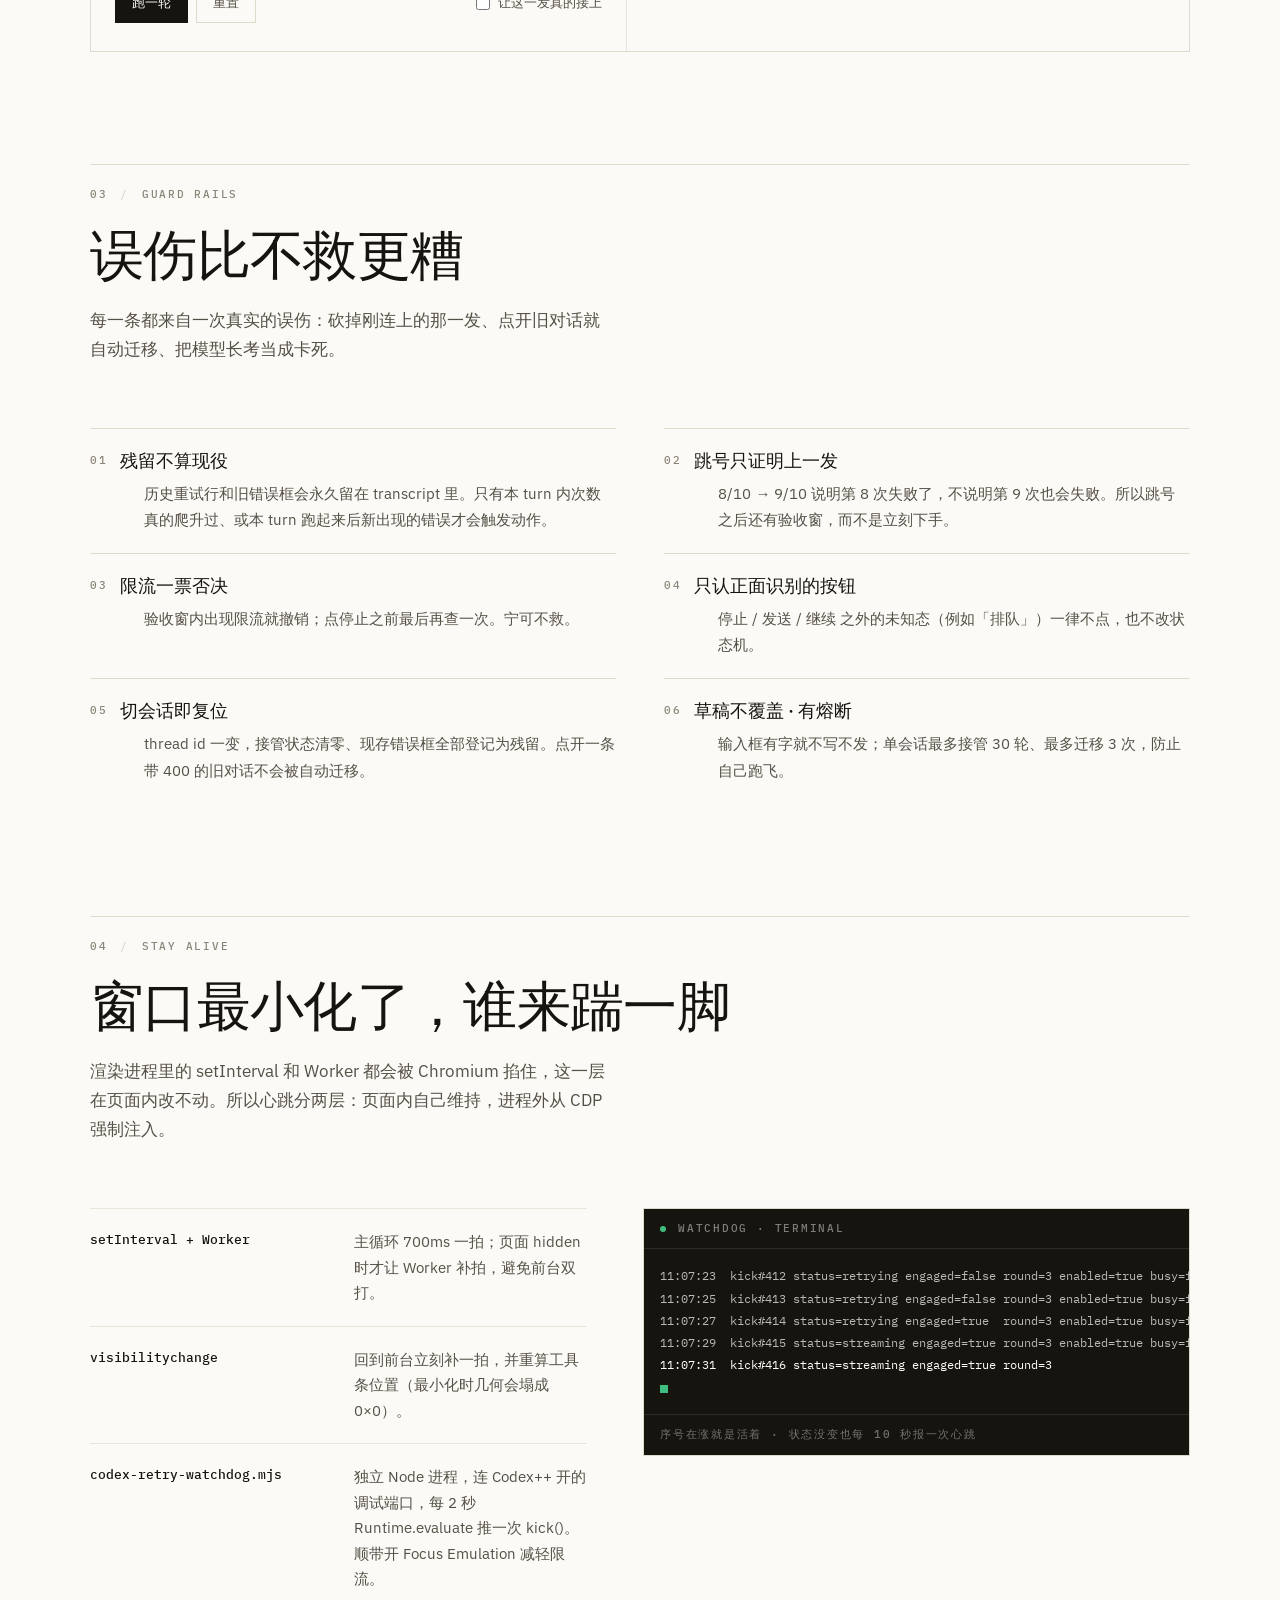
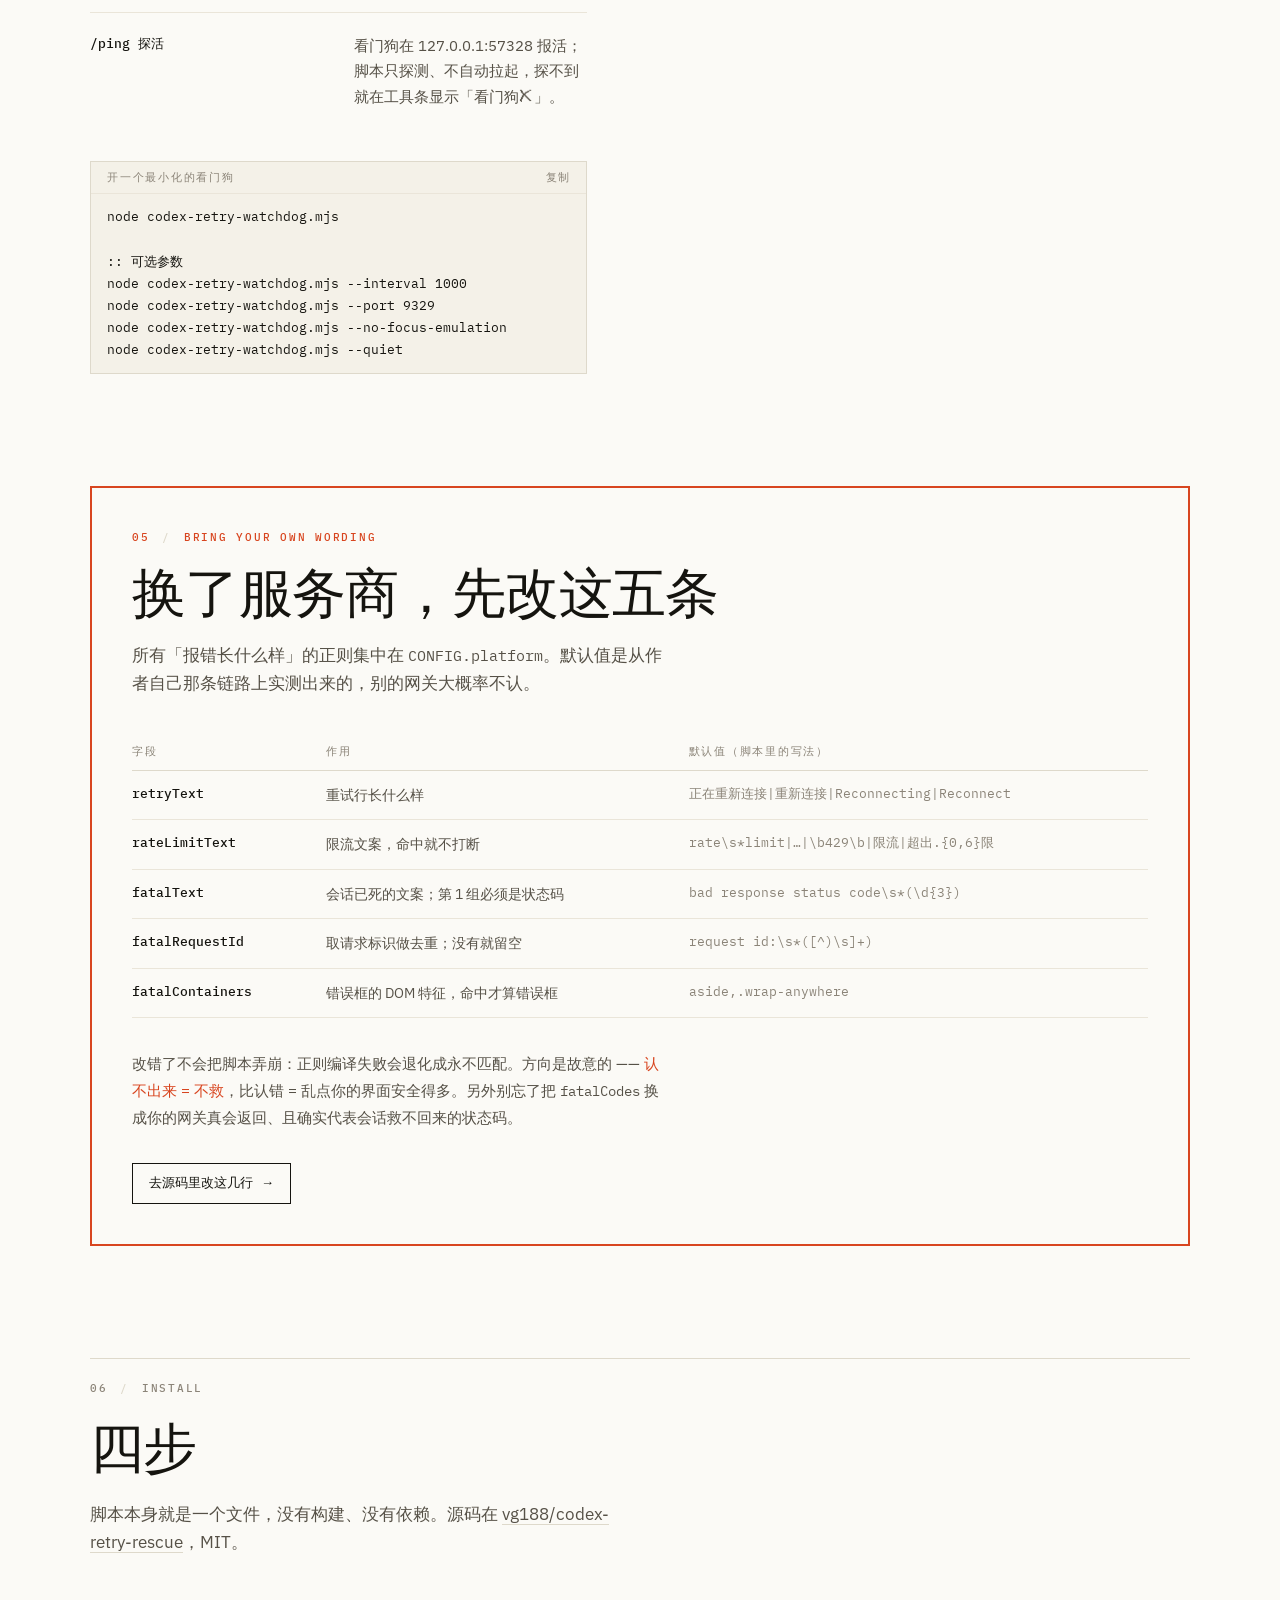
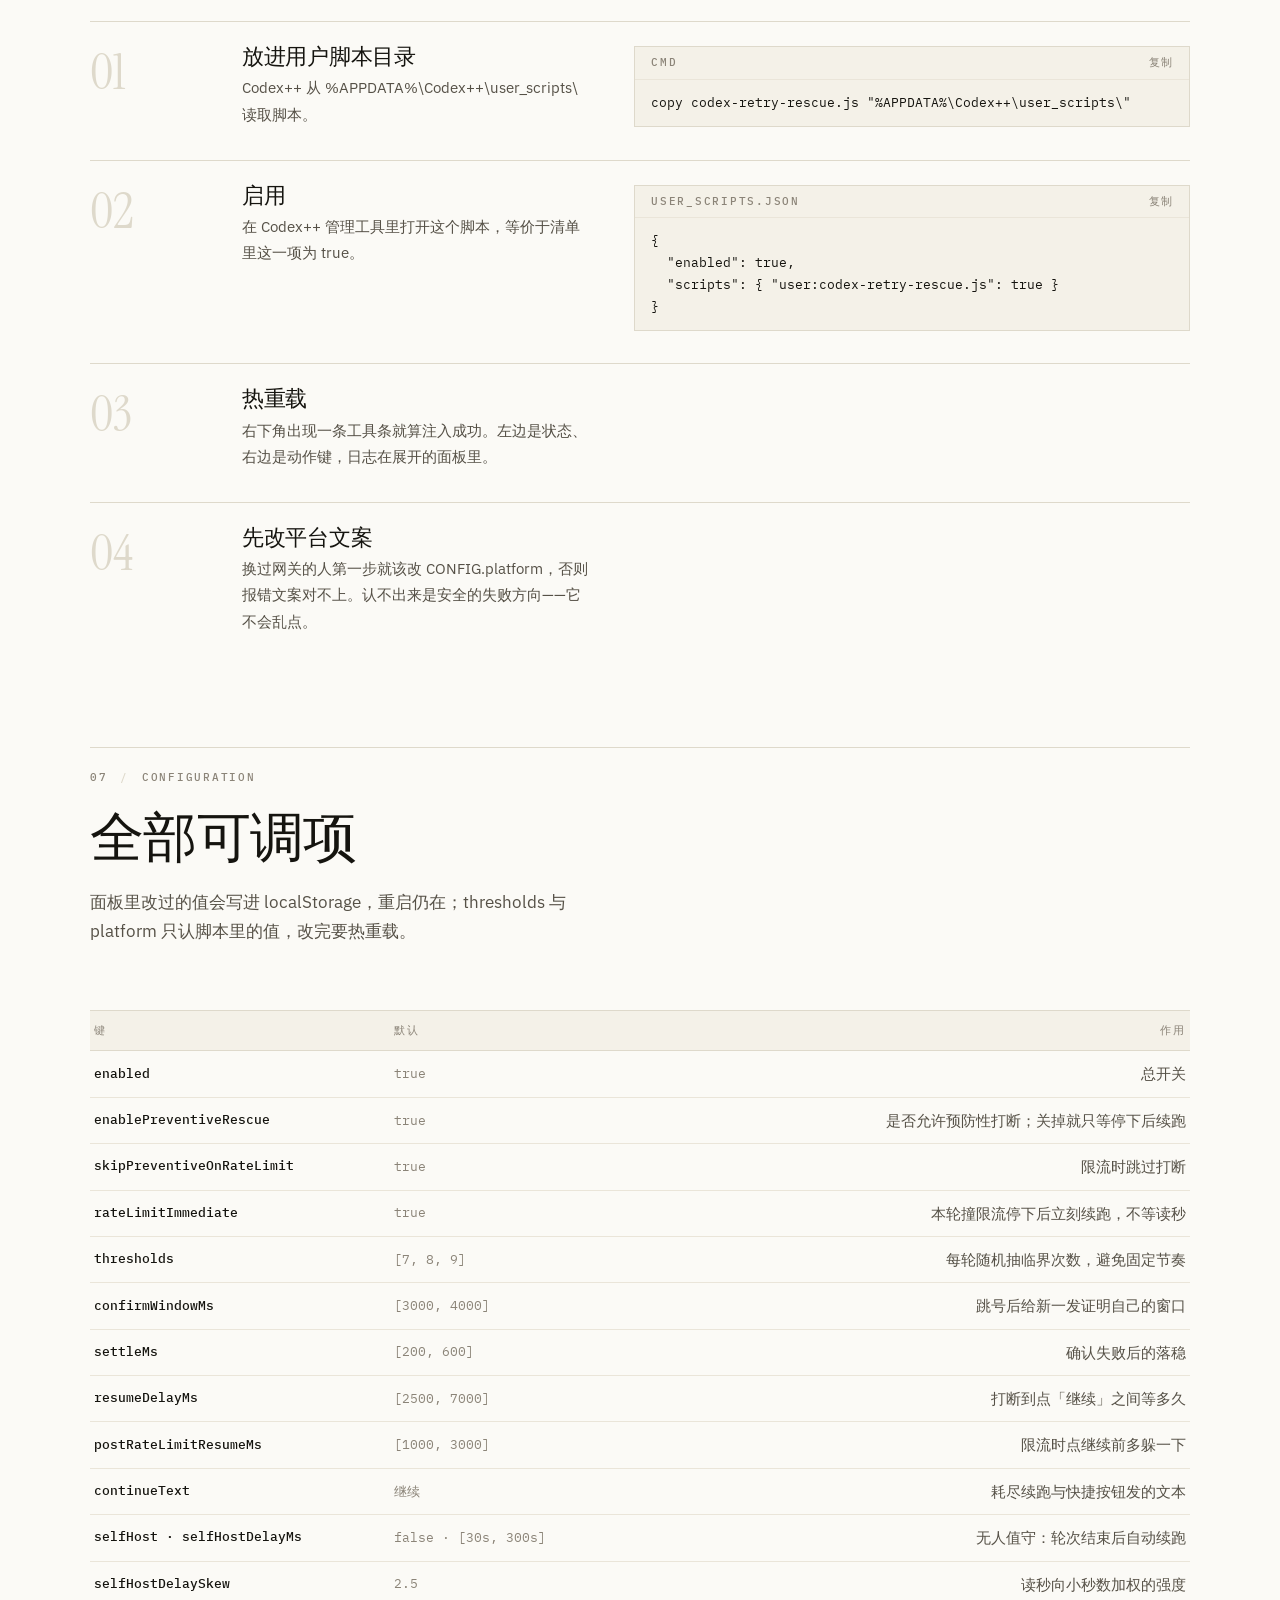
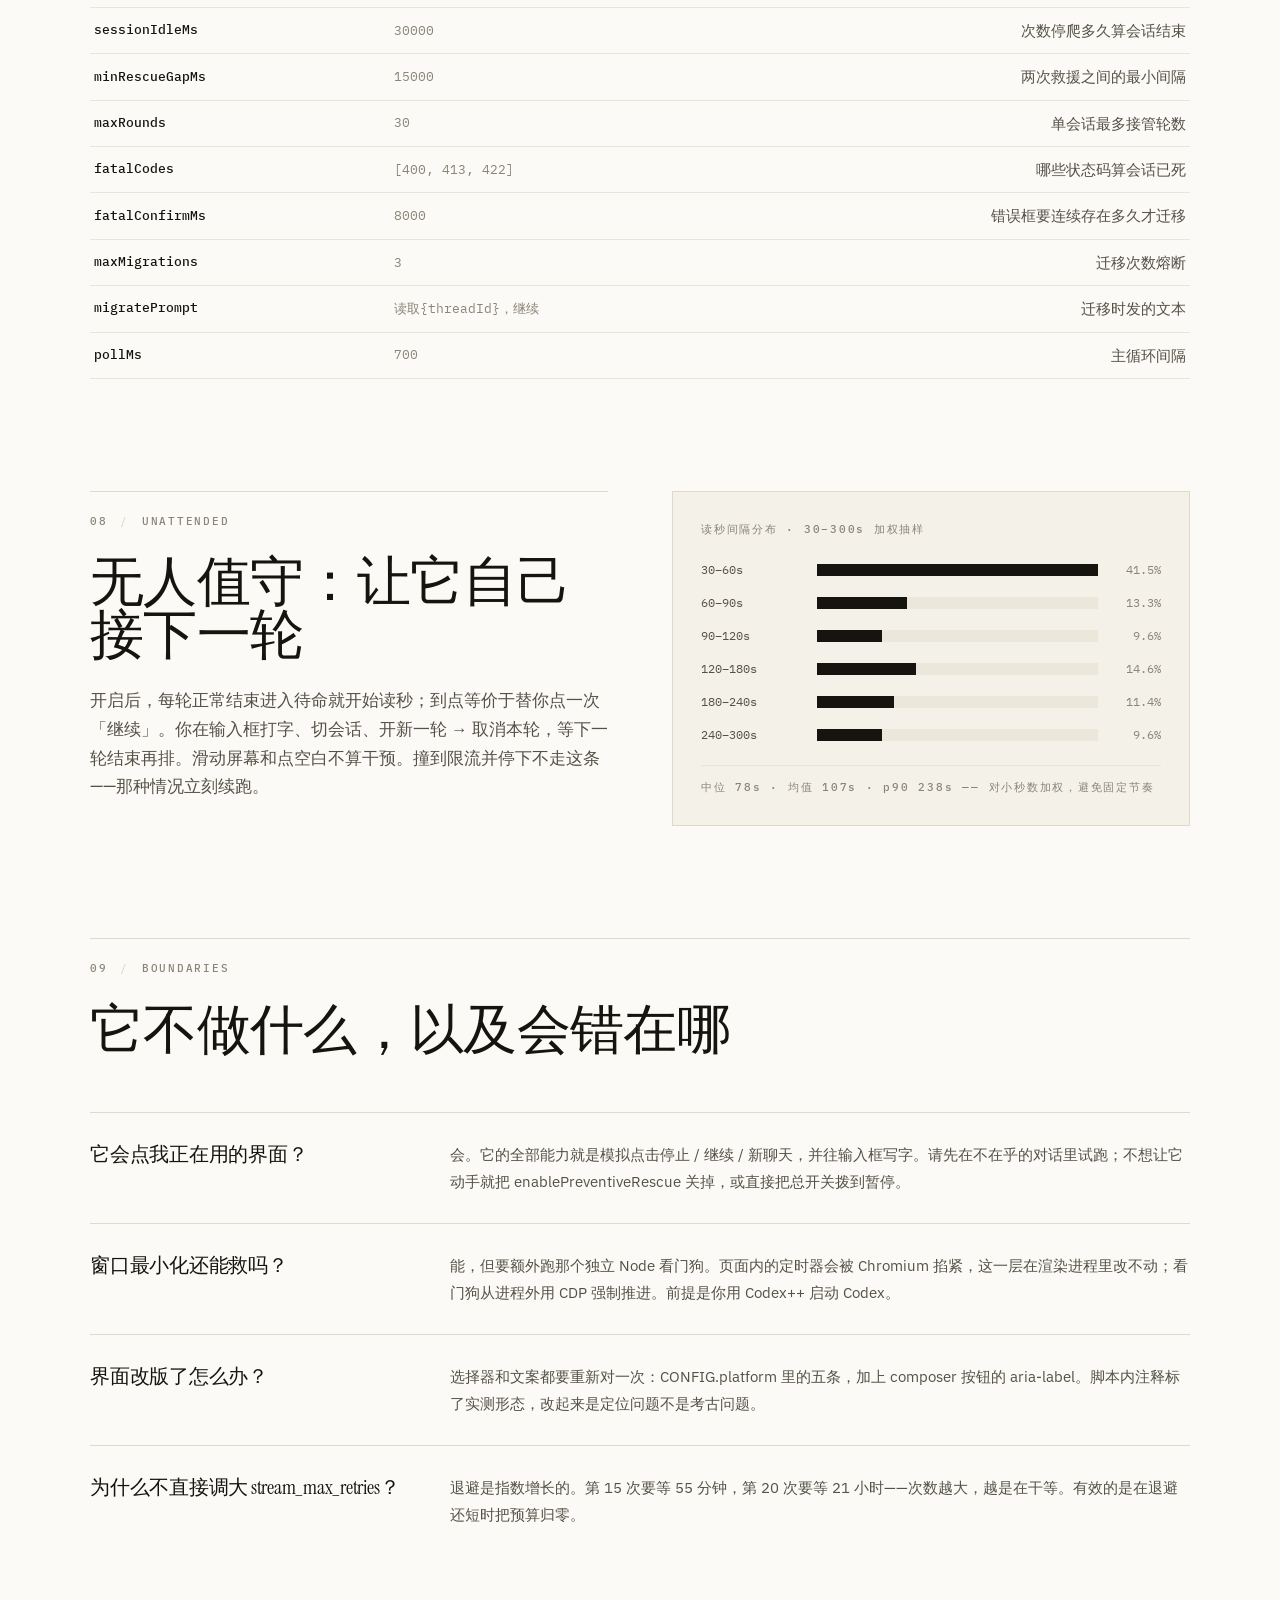
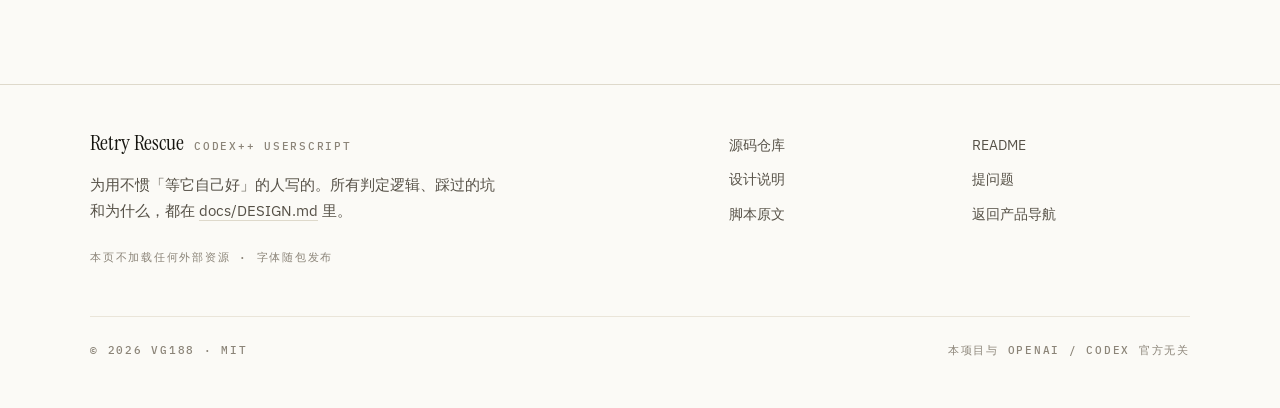
==== commit c708bb95: "Update codex-retry-rescue site: v0.13.0 (限流停下即续跑 + 工具条文案)" ====
--- a/codex-retry-rescue/index.html
+++ b/codex-retry-rescue/index.html
@@ -22,8 +22,8 @@
       href="data:image/svg+xml,%3Csvg xmlns='http://www.w3.org/2000/svg' viewBox='0 0 32 32'%3E%3Crect width='32' height='32' rx='7' fill='%2315140F'/%3E%3Cpath d='M16 7v9l6 4' stroke='%23E0522F' stroke-width='2.6' fill='none' stroke-linecap='round'/%3E%3Cpath d='M9 21a8.5 8.5 0 1 1 14 0' stroke='%23F5F2EA' stroke-width='2.2' fill='none' stroke-linecap='round'/%3E%3C/svg%3E"
     />
     <style>html{background:#fbfaf6}</style>
-    <script type="module" crossorigin src="/codex-retry-rescue/assets/index-BYLJC1NF.js"></script>
-    <link rel="stylesheet" crossorigin href="/codex-retry-rescue/assets/index-BP6i305b.css">
+    <script type="module" crossorigin src="/codex-retry-rescue/assets/index-ByORTBIQ.js"></script>
+    <link rel="stylesheet" crossorigin href="/codex-retry-rescue/assets/index-f6CwVElE.css">
   </head>
   <body>
     <div id="root"></div>
--- a/codex-retry-rescue/assets/index-f6CwVElE.css
+++ b/codex-retry-rescue/assets/index-f6CwVElE.css
@@ -0,0 +1,2 @@
+/*! tailwindcss v4.3.3 | MIT License | https://tailwindcss.com */
+@layer properties{@supports (((-webkit-hyphens:none)) and (not (margin-trim:inline))) or ((-moz-orient:inline) and (not (color:rgb(from red r g b)))){*,:before,:after,::backdrop{--tw-translate-x:0;--tw-translate-y:0;--tw-translate-z:0;--tw-space-y-reverse:0;--tw-border-style:solid;--tw-leading:initial;--tw-font-weight:initial;--tw-tracking:initial;--tw-backdrop-blur:initial;--tw-backdrop-brightness:initial;--tw-backdrop-contrast:initial;--tw-backdrop-grayscale:initial;--tw-backdrop-hue-rotate:initial;--tw-backdrop-invert:initial;--tw-backdrop-opacity:initial;--tw-backdrop-saturate:initial;--tw-backdrop-sepia:initial;--tw-duration:initial}}}@layer theme{:root,:host{--font-sans:"IBM Plex Sans", "PingFang SC", "HarmonyOS Sans SC", "Microsoft YaHei", "Noto Sans CJK SC", sans-serif;--font-mono:"IBM Plex Mono", ui-monospace, "Cascadia Mono", Consolas, "PingFang SC", "Microsoft YaHei", monospace;--color-white:#fff;--spacing:.25rem;--font-weight-medium:500;--default-transition-duration:.15s;--default-transition-timing-function:cubic-bezier(.4, 0, .2, 1);--default-font-family:var(--font-sans);--default-mono-font-family:var(--font-mono);--color-paper:#fbfaf6;--color-paper-2:#f4f1e8;--color-paper-3:#ece7db;--color-ink:#15140f;--color-ink-2:#565147;--color-ink-3:#8b8478;--color-rule:#ded9cb;--color-rule-soft:#eae5d9;--color-rescue:#d8451f;--color-linked:#1c6b4a;--font-display:"Instrument Serif", "Source Han Serif SC", "Noto Serif CJK SC", "Songti SC", STSong, SimSun, Georgia, serif;--leading-tightest:.94;--tracking-micro:.16em;--animate-rise:rise .75s cubic-bezier(.16, .84, .34, 1) both;--animate-blink:blink 1.15s steps(2, start) infinite}}@layer base{*,:after,:before,::backdrop{box-sizing:border-box;border:0 solid;margin:0;padding:0}::file-selector-button{box-sizing:border-box;border:0 solid;margin:0;padding:0}html,:host{-webkit-text-size-adjust:100%;tab-size:4;line-height:1.5;font-family:var(--default-font-family,-apple-system, BlinkMacSystemFont, "Segoe UI", Roboto, "Helvetica Neue", "Noto Sans", Arial, sans-serif, "Apple Color Emoji", "Segoe UI Emoji", "Segoe UI Symbol", "Noto Color Emoji");font-feature-settings:var(--default-font-feature-settings,normal);font-variation-settings:var(--default-font-variation-settings,normal);-webkit-tap-highlight-color:transparent}hr{height:0;color:inherit;border-top-width:1px}abbr:where([title]){text-decoration:underline dotted}h1,h2,h3,h4,h5,h6{font-size:inherit;font-weight:inherit}a{color:inherit;-webkit-text-decoration:inherit;-webkit-text-decoration:inherit;-webkit-text-decoration:inherit;text-decoration:inherit}b,strong{font-weight:bolder}code,kbd,samp,pre{font-family:var(--default-mono-font-family,ui-monospace, SFMono-Regular, Menlo, Monaco, Consolas, "Liberation Mono", "Courier New", monospace);font-feature-settings:var(--default-mono-font-feature-settings,normal);font-variation-settings:var(--default-mono-font-variation-settings,normal);font-size:1em}small{font-size:80%}sub,sup{vertical-align:baseline;font-size:75%;line-height:0;position:relative}sub{bottom:-.25em}sup{top:-.5em}table{text-indent:0;border-color:inherit;border-collapse:collapse}:-moz-focusring:where(:not(iframe)){outline:auto}progress{vertical-align:baseline}summary{display:list-item}ol,ul,menu{list-style:none}img,svg,video,canvas,audio,iframe,embed,object{vertical-align:middle;display:block}img,video{max-width:100%;height:auto}button,input,select,optgroup,textarea{font:inherit;font-feature-settings:inherit;font-variation-settings:inherit;letter-spacing:inherit;color:inherit;opacity:1;background-color:#0000;border-radius:0}::file-selector-button{font:inherit;font-feature-settings:inherit;font-variation-settings:inherit;letter-spacing:inherit;color:inherit;opacity:1;background-color:#0000;border-radius:0}:where(select:is([multiple],[size])) optgroup{font-weight:bolder}:where(select:is([multiple],[size])) optgroup option{padding-inline-start:20px}::file-selector-button{margin-inline-end:4px}::placeholder{opacity:1}@supports (not ((-webkit-appearance:-apple-pay-button))) or (contain-intrinsic-size:1px){::placeholder{color:currentColor}@supports (color:color-mix(in lab, red, red)){::placeholder{color:color-mix(in oklab, currentcolor 50%, transparent)}}}textarea{resize:vertical}::-webkit-search-decoration{-webkit-appearance:none}::-webkit-date-and-time-value{min-height:1lh;text-align:inherit}::-webkit-datetime-edit{display:inline-flex}::-webkit-datetime-edit-fields-wrapper{padding:0}::-webkit-datetime-edit{padding-block:0}::-webkit-datetime-edit-year-field{padding-block:0}::-webkit-datetime-edit-month-field{padding-block:0}::-webkit-datetime-edit-day-field{padding-block:0}::-webkit-datetime-edit-hour-field{padding-block:0}::-webkit-datetime-edit-minute-field{padding-block:0}::-webkit-datetime-edit-second-field{padding-block:0}::-webkit-datetime-edit-millisecond-field{padding-block:0}::-webkit-datetime-edit-meridiem-field{padding-block:0}::-webkit-calendar-picker-indicator{line-height:1}:-moz-ui-invalid{box-shadow:none}button,input:where([type=button],[type=reset],[type=submit]){appearance:button}::file-selector-button{appearance:button}::-webkit-inner-spin-button{height:auto}::-webkit-outer-spin-button{height:auto}[hidden]:where(:not([hidden=until-found])){display:none!important}html{-webkit-text-size-adjust:100%;scroll-behavior:smooth;scroll-padding-top:5.5rem}body{background-color:var(--color-paper);color:var(--color-ink);font-family:var(--font-sans);-webkit-font-smoothing:antialiased;text-rendering:optimizelegibility;margin:0;font-size:16px;line-height:1.75}body:before{content:"";z-index:0;pointer-events:none;opacity:.5;background-image:radial-gradient(120% 60% at 50% -10%,#d8451f0b,#0000 60%),url("data:image/svg+xml,%3Csvg xmlns='http://www.w3.org/2000/svg' width='140' height='140'%3E%3Cfilter id='n'%3E%3CfeTurbulence type='fractalNoise' baseFrequency='0.85' numOctaves='3'/%3E%3CfeColorMatrix type='saturate' values='0'/%3E%3C/filter%3E%3Crect width='140' height='140' filter='url(%23n)' opacity='0.055'/%3E%3C/svg%3E");position:fixed;inset:0}::selection{background:var(--color-rescue);color:var(--color-paper)}:focus-visible{outline:2px solid var(--color-rescue);outline-offset:3px}h1,h2,h3{font-family:var(--font-display);font-weight:400;line-height:var(--leading-tightest);letter-spacing:-.012em}}@layer components;@layer utilities{.visible{visibility:visible}.absolute{position:absolute}.fixed{position:fixed}.relative{position:relative}.sticky{position:sticky}.-top-\[1px\]{top:-1px}.top-0{top:0}.top-2{top:calc(var(--spacing) * 2)}.-left-\[calc\(1\.25rem\+1px\)\]{left:calc(-1.25rem - 1px)}.left-\[3px\]{left:3px}.z-10{z-index:10}.z-40{z-index:40}.m-0{margin:0}.mx-1{margin-inline:var(--spacing)}.mx-auto{margin-inline:auto}.mt-0\.5{margin-top:calc(var(--spacing) * .5)}.mt-1{margin-top:var(--spacing)}.mt-1\.5{margin-top:calc(var(--spacing) * 1.5)}.mt-2{margin-top:calc(var(--spacing) * 2)}.mt-3{margin-top:calc(var(--spacing) * 3)}.mt-4{margin-top:calc(var(--spacing) * 4)}.mt-5{margin-top:calc(var(--spacing) * 5)}.mt-6{margin-top:calc(var(--spacing) * 6)}.mt-7{margin-top:calc(var(--spacing) * 7)}.mt-8{margin-top:calc(var(--spacing) * 8)}.mt-9{margin-top:calc(var(--spacing) * 9)}.mt-10{margin-top:calc(var(--spacing) * 10)}.mt-12{margin-top:calc(var(--spacing) * 12)}.mt-16{margin-top:calc(var(--spacing) * 16)}.mt-24{margin-top:calc(var(--spacing) * 24)}.mt-\[7px\]{margin-top:7px}.mr-2{margin-right:calc(var(--spacing) * 2)}.mr-3{margin-right:calc(var(--spacing) * 3)}.-mb-px{margin-bottom:-1px}.ml-2{margin-left:calc(var(--spacing) * 2)}.ml-auto{margin-left:auto}.scrollbar-none::-webkit-scrollbar{display:none}.block{display:block}.flex{display:flex}.grid{display:grid}.hidden{display:none}.inline-block{display:inline-block}.inline-flex{display:inline-flex}.size-1\.5{width:calc(var(--spacing) * 1.5);height:calc(var(--spacing) * 1.5)}.size-2{width:calc(var(--spacing) * 2);height:calc(var(--spacing) * 2)}.size-3\.5{width:calc(var(--spacing) * 3.5);height:calc(var(--spacing) * 3.5)}.size-\[15px\]{width:15px;height:15px}.h-2\.5{height:calc(var(--spacing) * 2.5)}.h-3{height:calc(var(--spacing) * 3)}.h-\[2px\]{height:2px}.h-\[10px\]{height:10px}.h-\[11px\]{height:11px}.h-full{height:100%}.h-px{height:1px}.w-2{width:calc(var(--spacing) * 2)}.w-\[1\.25rem\]{width:1.25rem}.w-\[3\.2rem\]{width:3.2rem}.w-\[6\.5rem\]{width:6.5rem}.w-\[19rem\]{width:19rem}.w-full{width:100%}.max-w-\[26ch\]{max-width:26ch}.max-w-\[30ch\]{max-width:30ch}.max-w-\[44ch\]{max-width:44ch}.max-w-\[46ch\]{max-width:46ch}.max-w-\[47ch\]{max-width:47ch}.max-w-\[52ch\]{max-width:52ch}.max-w-\[54ch\]{max-width:54ch}.max-w-\[60ch\]{max-width:60ch}.max-w-\[1180px\]{max-width:1180px}.min-w-\[42rem\]{min-width:42rem}.flex-1{flex:1}.shrink-0{flex-shrink:0}.border-collapse{border-collapse:collapse}.translate-y-\[1px\]{--tw-translate-y:1px;translate:var(--tw-translate-x) var(--tw-translate-y)}.translate-y-\[2px\]{--tw-translate-y:2px;translate:var(--tw-translate-x) var(--tw-translate-y)}.animate-blink{animation:var(--animate-blink)}.animate-rise{animation:var(--animate-rise)}.cursor-pointer{cursor:pointer}.scrollbar-none{scrollbar-width:none}.grid-cols-1{grid-template-columns:repeat(1,minmax(0,1fr))}.grid-cols-2{grid-template-columns:repeat(2,minmax(0,1fr))}.grid-cols-\[1\.6rem_minmax\(0\,1fr\)_3\.9rem_3\.2rem\]{grid-template-columns:1.6rem minmax(0,1fr) 3.9rem 3.2rem}.flex-wrap{flex-wrap:wrap}.items-baseline{align-items:baseline}.items-center{align-items:center}.items-end{align-items:flex-end}.items-start{align-items:flex-start}.justify-between{justify-content:space-between}.gap-1{gap:var(--spacing)}.gap-2{gap:calc(var(--spacing) * 2)}.gap-2\.5{gap:calc(var(--spacing) * 2.5)}.gap-3{gap:calc(var(--spacing) * 3)}.gap-4{gap:calc(var(--spacing) * 4)}.gap-6{gap:calc(var(--spacing) * 6)}.gap-10{gap:calc(var(--spacing) * 10)}.gap-12{gap:calc(var(--spacing) * 12)}.gap-px{gap:1px}:where(.space-y-2>:not(:last-child)){--tw-space-y-reverse:0;margin-block-start:calc(calc(var(--spacing) * 2) * var(--tw-space-y-reverse));margin-block-end:calc(calc(var(--spacing) * 2) * calc(1 - var(--tw-space-y-reverse)))}:where(.space-y-2\.5>:not(:last-child)){--tw-space-y-reverse:0;margin-block-start:calc(calc(var(--spacing) * 2.5) * var(--tw-space-y-reverse));margin-block-end:calc(calc(var(--spacing) * 2.5) * calc(1 - var(--tw-space-y-reverse)))}:where(.space-y-3>:not(:last-child)){--tw-space-y-reverse:0;margin-block-start:calc(calc(var(--spacing) * 3) * var(--tw-space-y-reverse));margin-block-end:calc(calc(var(--spacing) * 3) * calc(1 - var(--tw-space-y-reverse)))}:where(.space-y-4>:not(:last-child)){--tw-space-y-reverse:0;margin-block-start:calc(calc(var(--spacing) * 4) * var(--tw-space-y-reverse));margin-block-end:calc(calc(var(--spacing) * 4) * calc(1 - var(--tw-space-y-reverse)))}:where(.space-y-5>:not(:last-child)){--tw-space-y-reverse:0;margin-block-start:calc(calc(var(--spacing) * 5) * var(--tw-space-y-reverse));margin-block-end:calc(calc(var(--spacing) * 5) * calc(1 - var(--tw-space-y-reverse)))}:where(.space-y-8>:not(:last-child)){--tw-space-y-reverse:0;margin-block-start:calc(calc(var(--spacing) * 8) * var(--tw-space-y-reverse));margin-block-end:calc(calc(var(--spacing) * 8) * calc(1 - var(--tw-space-y-reverse)))}.gap-x-4{column-gap:calc(var(--spacing) * 4)}.gap-x-6{column-gap:calc(var(--spacing) * 6)}.gap-x-8{column-gap:calc(var(--spacing) * 8)}.gap-x-10{column-gap:calc(var(--spacing) * 10)}.gap-x-12{column-gap:calc(var(--spacing) * 12)}.gap-y-2{row-gap:calc(var(--spacing) * 2)}.gap-y-2\.5{row-gap:calc(var(--spacing) * 2.5)}.gap-y-3{row-gap:calc(var(--spacing) * 3)}.gap-y-4{row-gap:calc(var(--spacing) * 4)}.gap-y-8{row-gap:calc(var(--spacing) * 8)}.self-start{align-self:flex-start}.overflow-x-auto{overflow-x:auto}.rounded-full{border-radius:2147483647px}.border{border-style:var(--tw-border-style);border-width:1px}.border-2{border-style:var(--tw-border-style);border-width:2px}.border-t{border-top-style:var(--tw-border-style);border-top-width:1px}.border-b{border-bottom-style:var(--tw-border-style);border-bottom-width:1px}.border-l{border-left-style:var(--tw-border-style);border-left-width:1px}.border-ink{border-color:var(--color-ink)}.border-rescue{border-color:var(--color-rescue)}.border-rule{border-color:var(--color-rule)}.border-rule-soft{border-color:var(--color-rule-soft)}.border-white\/10{border-color:#ffffff1a}@supports (color:color-mix(in lab, red, red)){.border-white\/10{border-color:color-mix(in oklab, var(--color-white) 10%, transparent)}}.bg-\[\#3fbf7f\]{background-color:#3fbf7f}.bg-ink{background-color:var(--color-ink)}.bg-ink-3{background-color:var(--color-ink-3)}.bg-paper{background-color:var(--color-paper)}.bg-paper-2{background-color:var(--color-paper-2)}.bg-paper-3{background-color:var(--color-paper-3)}.bg-paper-3\/70{background-color:#ece7dbb3}@supports (color:color-mix(in lab, red, red)){.bg-paper-3\/70{background-color:color-mix(in oklab, var(--color-paper-3) 70%, transparent)}}.bg-paper\/92{background-color:#fbfaf6eb}@supports (color:color-mix(in lab, red, red)){.bg-paper\/92{background-color:color-mix(in oklab, var(--color-paper) 92%, transparent)}}.bg-rescue{background-color:var(--color-rescue)}.bg-rule{background-color:var(--color-rule)}.fill-current{fill:currentColor}.p-5{padding:calc(var(--spacing) * 5)}.p-6{padding:calc(var(--spacing) * 6)}.px-3{padding-inline:calc(var(--spacing) * 3)}.px-4{padding-inline:calc(var(--spacing) * 4)}.px-5{padding-inline:calc(var(--spacing) * 5)}.py-1\.5{padding-block:calc(var(--spacing) * 1.5)}.py-2{padding-block:calc(var(--spacing) * 2)}.py-2\.5{padding-block:calc(var(--spacing) * 2.5)}.py-3{padding-block:calc(var(--spacing) * 3)}.py-3\.5{padding-block:calc(var(--spacing) * 3.5)}.py-4{padding-block:calc(var(--spacing) * 4)}.py-5{padding-block:calc(var(--spacing) * 5)}.py-6{padding-block:calc(var(--spacing) * 6)}.py-8{padding-block:calc(var(--spacing) * 8)}.py-12{padding-block:calc(var(--spacing) * 12)}.pt-3{padding-top:calc(var(--spacing) * 3)}.pt-4{padding-top:calc(var(--spacing) * 4)}.pt-5{padding-top:calc(var(--spacing) * 5)}.pt-6{padding-top:calc(var(--spacing) * 6)}.pt-8{padding-top:calc(var(--spacing) * 8)}.pt-14{padding-top:calc(var(--spacing) * 14)}.pt-20{padding-top:calc(var(--spacing) * 20)}.pr-1{padding-right:var(--spacing)}.pr-4{padding-right:calc(var(--spacing) * 4)}.pb-2{padding-bottom:calc(var(--spacing) * 2)}.pb-4{padding-bottom:calc(var(--spacing) * 4)}.pl-0{padding-left:0}.pl-1{padding-left:var(--spacing)}.pl-4{padding-left:calc(var(--spacing) * 4)}.pl-5{padding-left:calc(var(--spacing) * 5)}.text-left{text-align:left}.text-right{text-align:right}.align-\[3px\]{vertical-align:3px}.align-top{vertical-align:top}.mono-label{font-family:var(--font-mono);letter-spacing:var(--tracking-micro);text-transform:uppercase;color:var(--color-ink-3);font-size:11px;font-weight:500}.font-display{font-family:var(--font-display)}.font-mono{font-family:var(--font-mono)}.\!text-\[9px\]{font-size:9px!important}.\!text-\[12\.5px\]{font-size:12.5px!important}.\!text-\[12px\]{font-size:12px!important}.\!text-\[13px\]{font-size:13px!important}.text-\[1\.4rem\]{font-size:1.4rem}.text-\[1\.15rem\]{font-size:1.15rem}.text-\[1\.25rem\]{font-size:1.25rem}.text-\[1\.35rem\]{font-size:1.35rem}.text-\[1\.55rem\]{font-size:1.55rem}.text-\[2\.1rem\]{font-size:2.1rem}.text-\[2\.4rem\]{font-size:2.4rem}.text-\[2\.6rem\]{font-size:2.6rem}.text-\[2\.55rem\]{font-size:2.55rem}.text-\[11\.5px\]{font-size:11.5px}.text-\[12\.5px\]{font-size:12.5px}.text-\[12px\]{font-size:12px}.text-\[13\.5px\]{font-size:13.5px}.text-\[13px\]{font-size:13px}.text-\[14\.5px\]{font-size:14.5px}.text-\[14px\]{font-size:14px}.text-\[15\.5px\]{font-size:15.5px}.text-\[15px\]{font-size:15px}.text-\[16\.5px\]{font-size:16.5px}.text-\[30px\]{font-size:30px}.leading-\[0\.95\]{--tw-leading:.95;line-height:.95}.leading-\[0\.98\]{--tw-leading:.98;line-height:.98}.leading-\[1\.3\]{--tw-leading:1.3;line-height:1.3}.leading-\[1\.6\]{--tw-leading:1.6;line-height:1.6}.leading-\[1\.7\]{--tw-leading:1.7;line-height:1.7}.leading-\[1\.8\]{--tw-leading:1.8;line-height:1.8}.leading-\[1\.35\]{--tw-leading:1.35;line-height:1.35}.leading-\[1\.65\]{--tw-leading:1.65;line-height:1.65}.leading-\[1\.75\]{--tw-leading:1.75;line-height:1.75}.leading-\[1\.85\]{--tw-leading:1.85;line-height:1.85}.leading-none{--tw-leading:1;line-height:1}.font-medium{--tw-font-weight:var(--font-weight-medium);font-weight:var(--font-weight-medium)}.\!tracking-\[0\.01em\]{--tw-tracking:.01em!important;letter-spacing:.01em!important}.\!tracking-\[0\.1em\]{--tw-tracking:.1em!important;letter-spacing:.1em!important}.\!tracking-\[0\.02em\]{--tw-tracking:.02em!important;letter-spacing:.02em!important}.\!tracking-\[0\.04em\]{--tw-tracking:.04em!important;letter-spacing:.04em!important}.\!tracking-\[0\.08em\]{--tw-tracking:.08em!important;letter-spacing:.08em!important}.wrap-anywhere{overflow-wrap:anywhere}.break-all{word-break:break-all}.whitespace-nowrap{white-space:nowrap}.\!text-rescue{color:var(--color-rescue)!important}.\!text-white\/40{color:#fff6!important}@supports (color:color-mix(in lab, red, red)){.\!text-white\/40{color:color-mix(in oklab, var(--color-white) 40%, transparent)!important}}.\!text-white\/45{color:#ffffff73!important}@supports (color:color-mix(in lab, red, red)){.\!text-white\/45{color:color-mix(in oklab, var(--color-white) 45%, transparent)!important}}.text-ink{color:var(--color-ink)}.text-ink-2{color:var(--color-ink-2)}.text-ink-3{color:var(--color-ink-3)}.text-linked{color:var(--color-linked)}.text-paper{color:var(--color-paper)}.text-rescue{color:var(--color-rescue)}.text-rule{color:var(--color-rule)}.text-white{color:var(--color-white)}.text-white\/70{color:#ffffffb3}@supports (color:color-mix(in lab, red, red)){.text-white\/70{color:color-mix(in oklab, var(--color-white) 70%, transparent)}}.\!normal-case{text-transform:none!important}.no-underline{text-decoration-line:none}.underline{text-decoration-line:underline}.decoration-rule{-webkit-text-decoration-color:var(--color-rule);-webkit-text-decoration-color:var(--color-rule);text-decoration-color:var(--color-rule)}.decoration-1{text-decoration-thickness:1px}.underline-offset-4{text-underline-offset:4px}.accent-\[\#d8451f\]{accent-color:#d8451f}.backdrop-blur-\[6px\]{--tw-backdrop-blur:blur(6px);backdrop-filter:var(--tw-backdrop-blur,) var(--tw-backdrop-brightness,) var(--tw-backdrop-contrast,) var(--tw-backdrop-grayscale,) var(--tw-backdrop-hue-rotate,) var(--tw-backdrop-invert,) var(--tw-backdrop-opacity,) var(--tw-backdrop-saturate,) var(--tw-backdrop-sepia,)}.transition-\[width\]{transition-property:width;transition-timing-function:var(--tw-ease,var(--default-transition-timing-function));transition-duration:var(--tw-duration,var(--default-transition-duration))}.transition-colors{transition-property:color,background-color,border-color,outline-color,text-decoration-color,fill,stroke,--tw-gradient-from,--tw-gradient-via,--tw-gradient-to;transition-timing-function:var(--tw-ease,var(--default-transition-timing-function));transition-duration:var(--tw-duration,var(--default-transition-duration))}.duration-300{--tw-duration:.3s;transition-duration:.3s}.duration-700{--tw-duration:.7s;transition-duration:.7s}.duration-1000{--tw-duration:1s;transition-duration:1s}.select-none{user-select:none}@media (hover:hover){.hover\:border-ink:hover{border-color:var(--color-ink)}.hover\:border-rescue:hover{border-color:var(--color-rescue)}.hover\:bg-paper-2:hover{background-color:var(--color-paper-2)}.hover\:bg-rescue:hover{background-color:var(--color-rescue)}.hover\:text-ink:hover{color:var(--color-ink)}.hover\:text-rescue:hover{color:var(--color-rescue)}.hover\:decoration-rescue:hover{-webkit-text-decoration-color:var(--color-rescue);-webkit-text-decoration-color:var(--color-rescue);text-decoration-color:var(--color-rescue)}}.disabled\:cursor-not-allowed:disabled{cursor:not-allowed}.disabled\:border-rule:disabled{border-color:var(--color-rule)}.disabled\:bg-paper-3:disabled{background-color:var(--color-paper-3)}.disabled\:text-ink-3:disabled{color:var(--color-ink-3)}.aria-\[current\=true\]\:\!text-rescue[aria-current=true]{color:var(--color-rescue)!important}@media (width>=40rem){.sm\:hidden{display:none}.sm\:inline{display:inline}.sm\:grid-cols-\[minmax\(0\,15rem\)_minmax\(0\,1fr\)\]{grid-template-columns:minmax(0,15rem) minmax(0,1fr)}.sm\:gap-6{gap:calc(var(--spacing) * 6)}.sm\:px-7{padding-inline:calc(var(--spacing) * 7)}.sm\:py-5{padding-block:calc(var(--spacing) * 5)}.sm\:text-\[2\.7rem\]{font-size:2.7rem}.sm\:text-\[3\.3rem\]{font-size:3.3rem}.sm\:text-\[34px\]{font-size:34px}}@media (width>=64rem){.lg\:mt-6{margin-top:calc(var(--spacing) * 6)}.lg\:mt-7{margin-top:calc(var(--spacing) * 7)}.lg\:mt-14{margin-top:calc(var(--spacing) * 14)}.lg\:mt-16{margin-top:calc(var(--spacing) * 16)}.lg\:mt-24{margin-top:calc(var(--spacing) * 24)}.lg\:mt-32{margin-top:calc(var(--spacing) * 32)}.lg\:block{display:block}.lg\:hidden{display:none}.lg\:grid-cols-2{grid-template-columns:repeat(2,minmax(0,1fr))}.lg\:grid-cols-4{grid-template-columns:repeat(4,minmax(0,1fr))}.lg\:grid-cols-\[7rem_minmax\(0\,20rem\)_minmax\(0\,1fr\)\]{grid-template-columns:7rem minmax(0,20rem) minmax(0,1fr)}.lg\:grid-cols-\[7rem_minmax\(0\,22rem\)_minmax\(0\,1fr\)\]{grid-template-columns:7rem minmax(0,22rem) minmax(0,1fr)}.lg\:grid-cols-\[minmax\(0\,1\.3fr\)_minmax\(0\,1fr\)\]{grid-template-columns:minmax(0,1.3fr) minmax(0,1fr)}.lg\:grid-cols-\[minmax\(0\,1\.15fr\)_minmax\(0\,1fr\)\]{grid-template-columns:minmax(0,1.15fr) minmax(0,1fr)}.lg\:grid-cols-\[minmax\(0\,1fr\)_minmax\(0\,1\.1fr\)\]{grid-template-columns:minmax(0,1fr) minmax(0,1.1fr)}.lg\:grid-cols-\[minmax\(0\,1fr\)_minmax\(0\,1\.05fr\)\]{grid-template-columns:minmax(0,1fr) minmax(0,1.05fr)}.lg\:grid-cols-\[minmax\(0\,1fr\)_minmax\(0\,1fr\)\]{grid-template-columns:minmax(0,1fr) minmax(0,1fr)}.lg\:grid-cols-\[minmax\(0\,20rem\)_minmax\(0\,1fr\)\]{grid-template-columns:minmax(0,20rem) minmax(0,1fr)}.lg\:gap-14{gap:calc(var(--spacing) * 14)}.lg\:gap-16{gap:calc(var(--spacing) * 16)}.lg\:border-r{border-right-style:var(--tw-border-style);border-right-width:1px}.lg\:border-b-0{border-bottom-style:var(--tw-border-style);border-bottom-width:0}.lg\:p-7{padding:calc(var(--spacing) * 7)}.lg\:p-10{padding:calc(var(--spacing) * 10)}.lg\:px-4{padding-inline:calc(var(--spacing) * 4)}.lg\:px-5{padding-inline:calc(var(--spacing) * 5)}.lg\:px-6{padding-inline:calc(var(--spacing) * 6)}.lg\:px-10{padding-inline:calc(var(--spacing) * 10)}.lg\:py-7{padding-block:calc(var(--spacing) * 7)}.lg\:py-10{padding-block:calc(var(--spacing) * 10)}.lg\:pt-24{padding-top:calc(var(--spacing) * 24)}.lg\:pt-28{padding-top:calc(var(--spacing) * 28)}.lg\:pl-\[3\.4rem\]{padding-left:3.4rem}.lg\:text-\[1\.75rem\]{font-size:1.75rem}.lg\:text-\[3\.1rem\]{font-size:3.1rem}.lg\:text-\[3\.2rem\]{font-size:3.2rem}.lg\:text-\[3\.4rem\]{font-size:3.4rem}.lg\:text-\[3\.6rem\]{font-size:3.6rem}.lg\:text-\[4rem\]{font-size:4rem}.lg\:text-\[12\.5px\]{font-size:12.5px}.lg\:text-\[12px\]{font-size:12px}.lg\:text-\[13px\]{font-size:13px}.lg\:text-\[17\.5px\]{font-size:17.5px}}}@font-face{font-family:Instrument Serif;font-style:normal;font-weight:400;font-display:swap;src:url(/codex-retry-rescue/assets/instrument-serif-latin-400-normal-DnYpCC2O.woff2)format("woff2")}@font-face{font-family:Instrument Serif;font-style:italic;font-weight:400;font-display:swap;src:url(/codex-retry-rescue/assets/instrument-serif-latin-400-italic-DKMiL14s.woff2)format("woff2")}@font-face{font-family:IBM Plex Sans;font-style:normal;font-weight:400;font-display:swap;src:url(/codex-retry-rescue/assets/ibm-plex-sans-latin-400-normal-CDDApCn2.woff2)format("woff2")}@font-face{font-family:IBM Plex Sans;font-style:normal;font-weight:500;font-display:swap;src:url(/codex-retry-rescue/assets/ibm-plex-sans-latin-500-normal-6ng42L7E.woff2)format("woff2")}@font-face{font-family:IBM Plex Sans;font-style:normal;font-weight:600;font-display:swap;src:url(/codex-retry-rescue/assets/ibm-plex-sans-latin-600-normal-CuJfVYMP.woff2)format("woff2")}@font-face{font-family:IBM Plex Mono;font-style:normal;font-weight:400;font-display:swap;src:url(/codex-retry-rescue/assets/ibm-plex-mono-latin-400-normal-DMJ8VG8y.woff2)format("woff2")}@font-face{font-family:IBM Plex Mono;font-style:normal;font-weight:500;font-display:swap;src:url(/codex-retry-rescue/assets/ibm-plex-mono-latin-500-normal-DSY6xOcd.woff2)format("woff2")}@keyframes rise{0%{opacity:0;transform:translateY(14px)}to{opacity:1;transform:none}}@keyframes blink{0%,55%{opacity:1}56%,to{opacity:0}}@keyframes sweep{0%{transform:translate(-100%)}to{transform:translate(320%)}}.reveal{opacity:0;transition:opacity .7s cubic-bezier(.16,.84,.34,1),transform .7s cubic-bezier(.16,.84,.34,1);transform:translateY(16px)}.reveal.is-in{opacity:1;transform:none}@media (prefers-reduced-motion:reduce){html{scroll-behavior:auto}.reveal{opacity:1;transition:none;transform:none}*,:before,:after{animation-duration:.001ms!important;animation-iteration-count:1!important}}@property --tw-translate-x{syntax:"*";inherits:false;initial-value:0}@property --tw-translate-y{syntax:"*";inherits:false;initial-value:0}@property --tw-translate-z{syntax:"*";inherits:false;initial-value:0}@property --tw-space-y-reverse{syntax:"*";inherits:false;initial-value:0}@property --tw-border-style{syntax:"*";inherits:false;initial-value:solid}@property --tw-leading{syntax:"*";inherits:false}@property --tw-font-weight{syntax:"*";inherits:false}@property --tw-tracking{syntax:"*";inherits:false}@property --tw-backdrop-blur{syntax:"*";inherits:false}@property --tw-backdrop-brightness{syntax:"*";inherits:false}@property --tw-backdrop-contrast{syntax:"*";inherits:false}@property --tw-backdrop-grayscale{syntax:"*";inherits:false}@property --tw-backdrop-hue-rotate{syntax:"*";inherits:false}@property --tw-backdrop-invert{syntax:"*";inherits:false}@property --tw-backdrop-opacity{syntax:"*";inherits:false}@property --tw-backdrop-saturate{syntax:"*";inherits:false}@property --tw-backdrop-sepia{syntax:"*";inherits:false}@property --tw-duration{syntax:"*";inherits:false}
